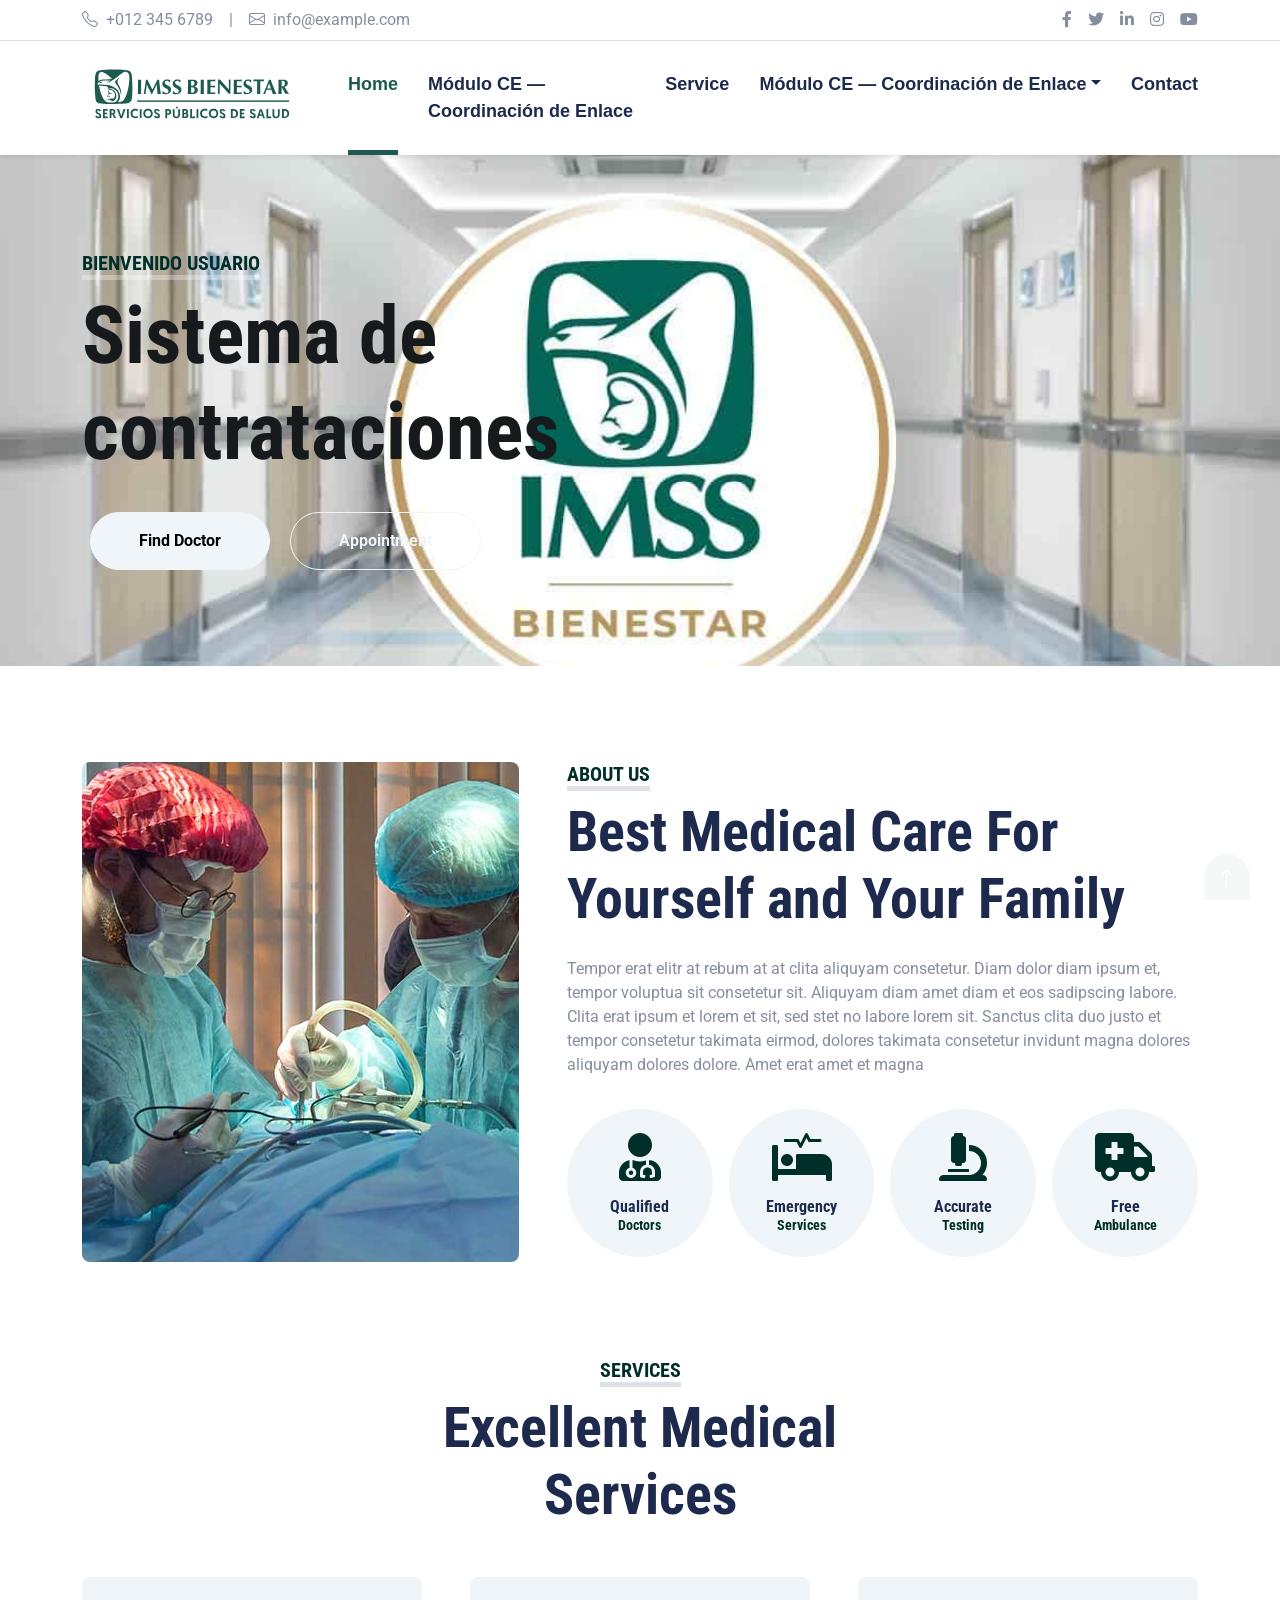
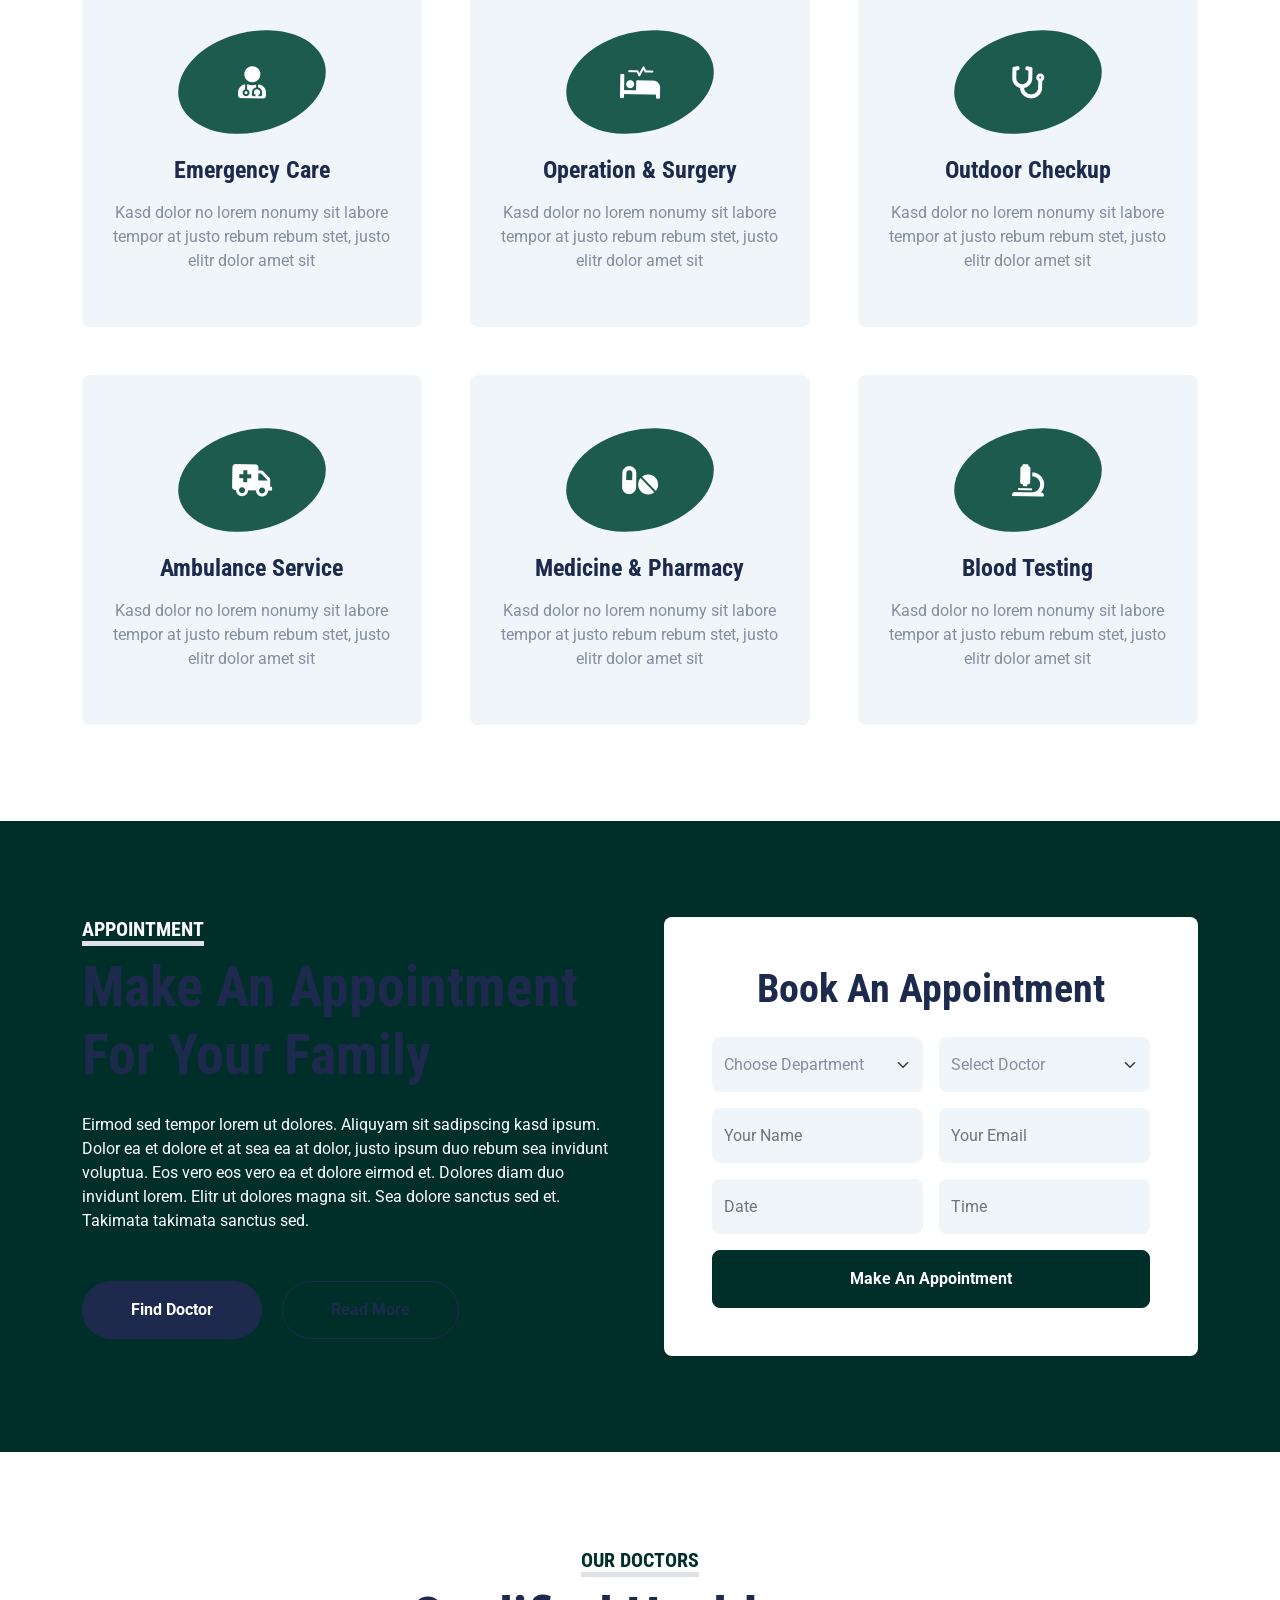
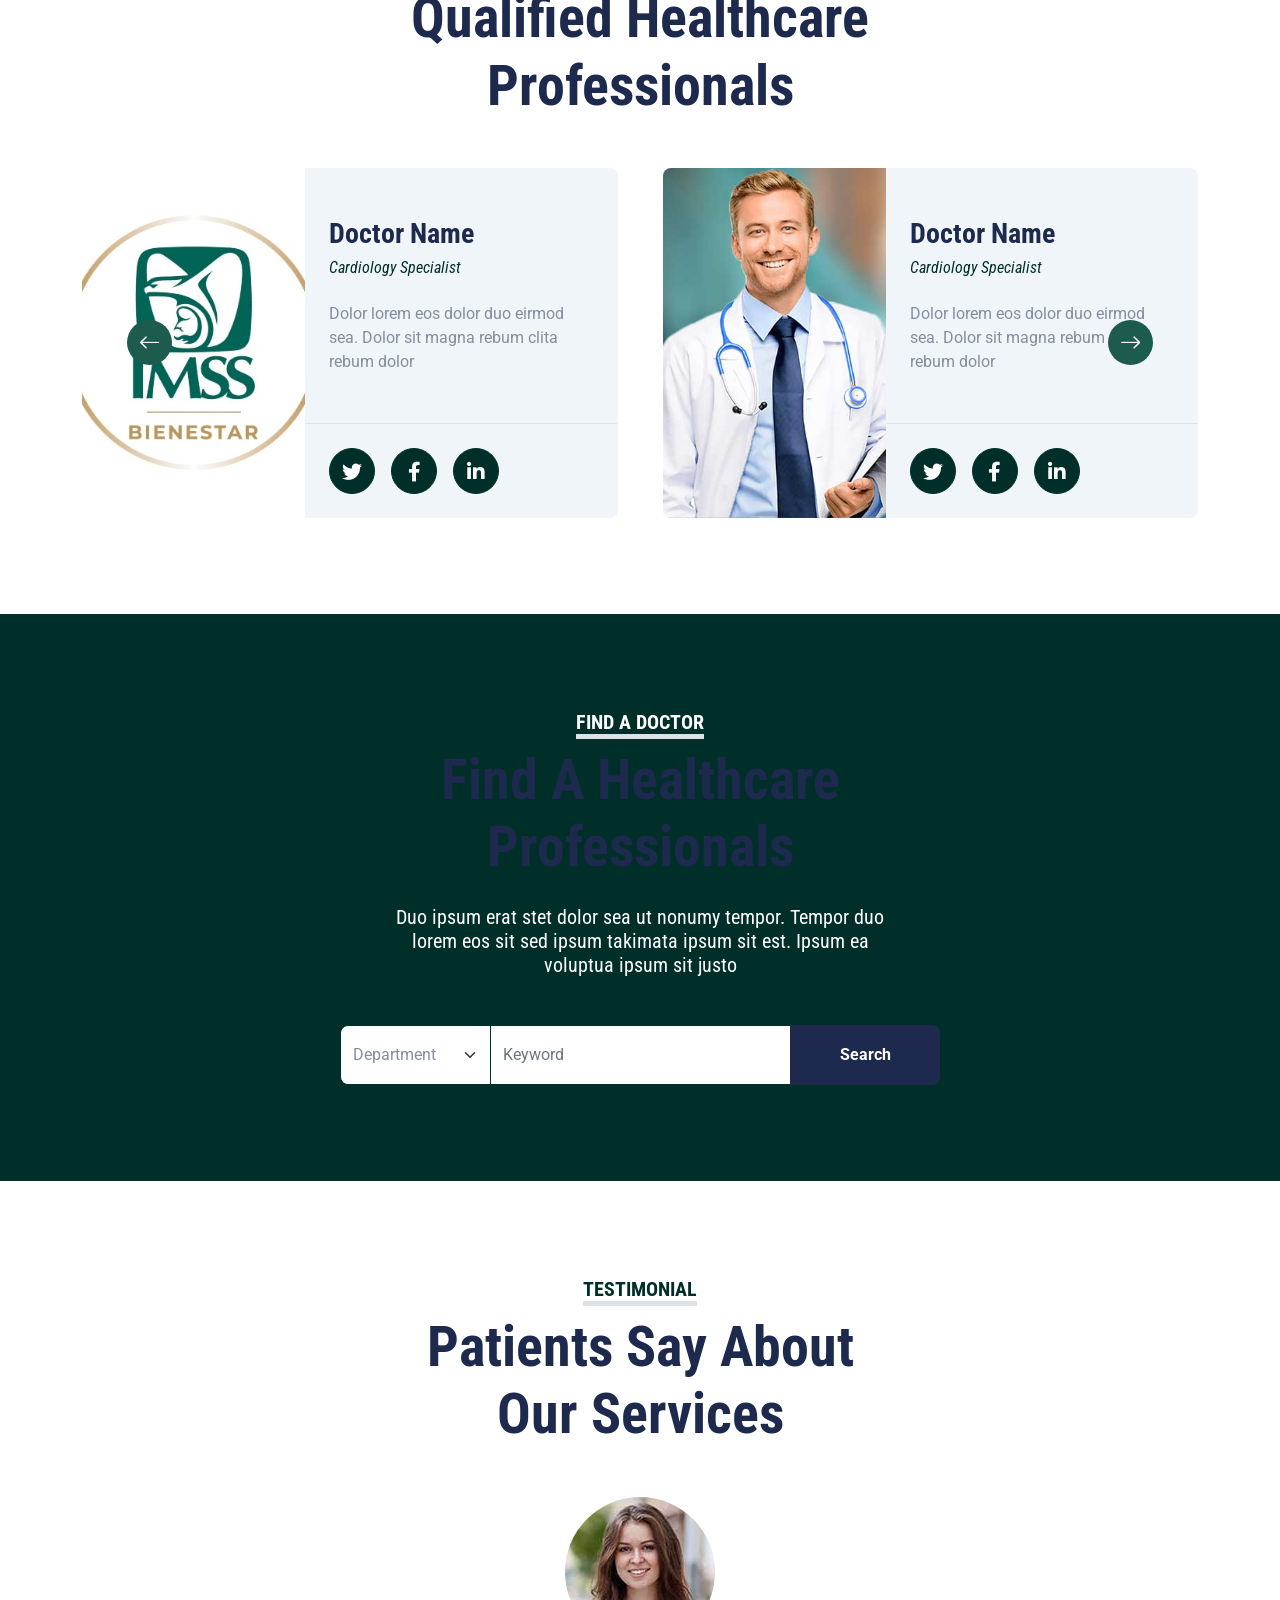
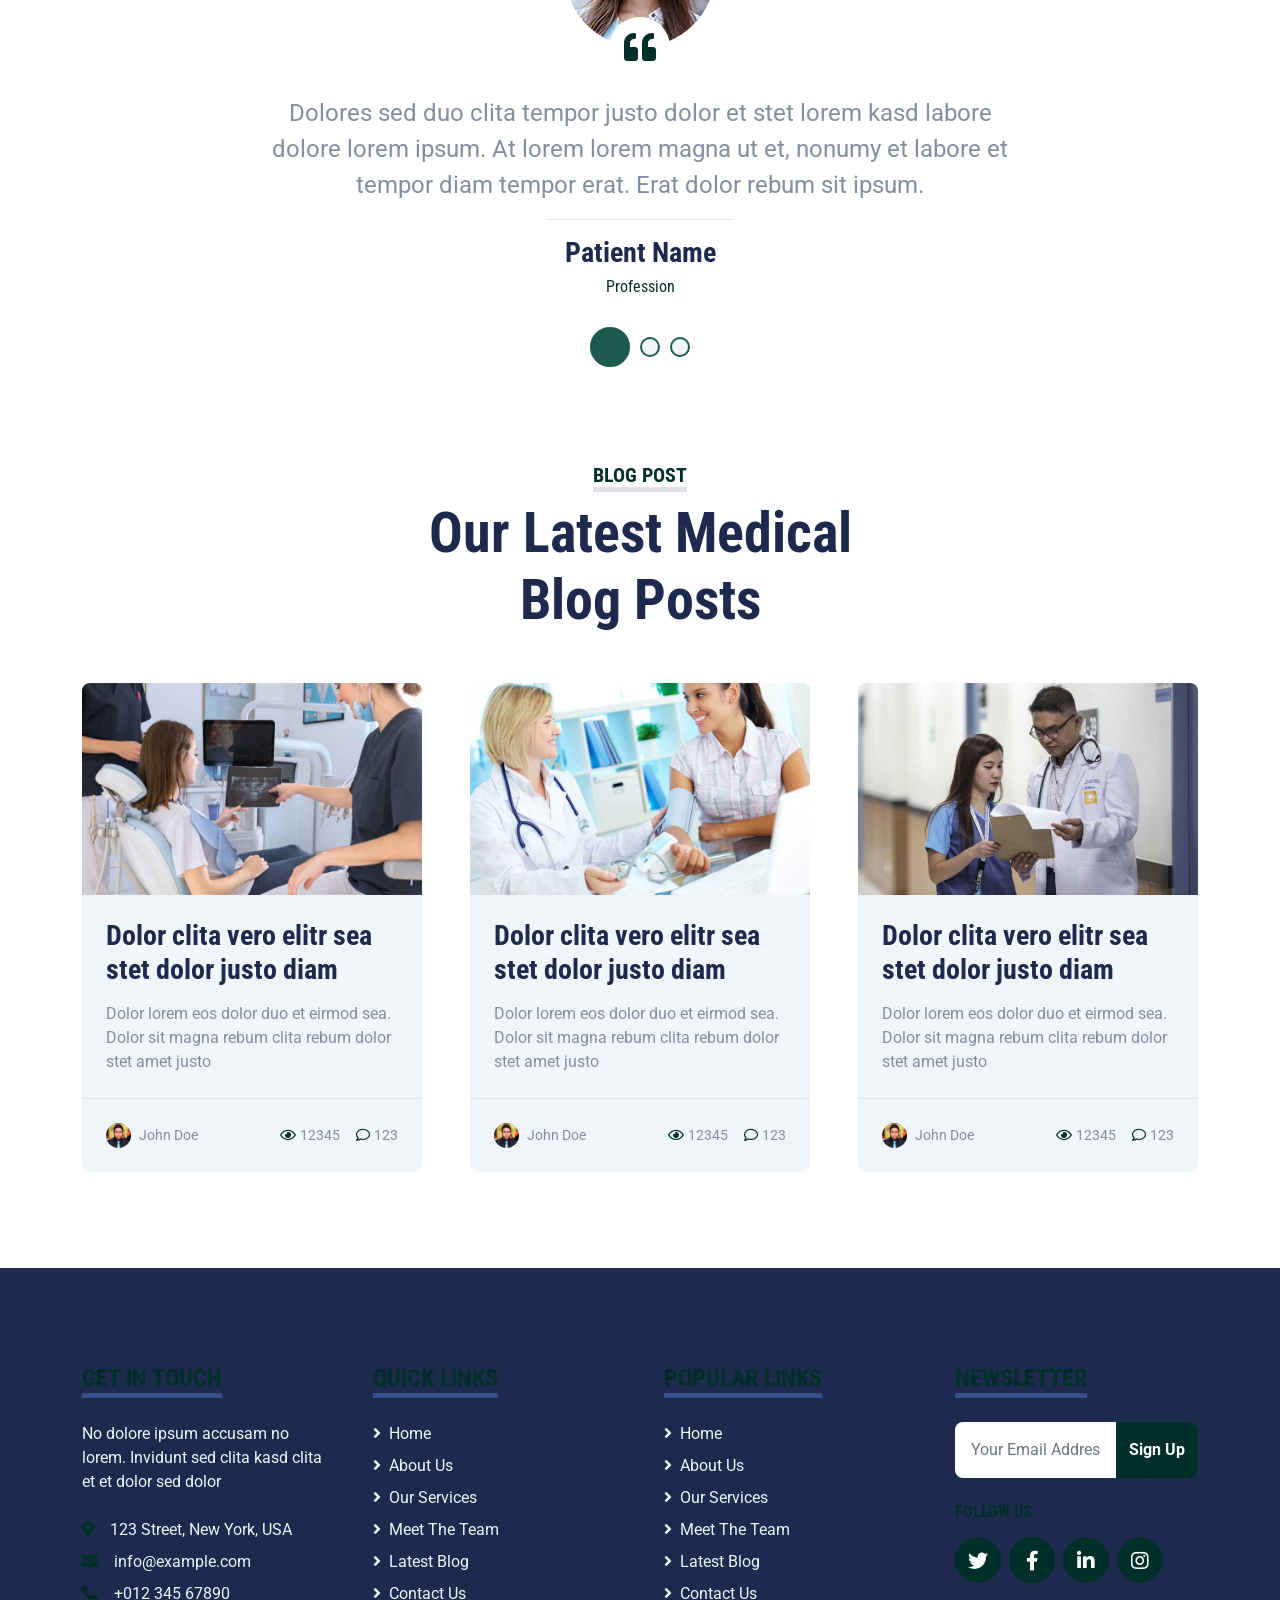
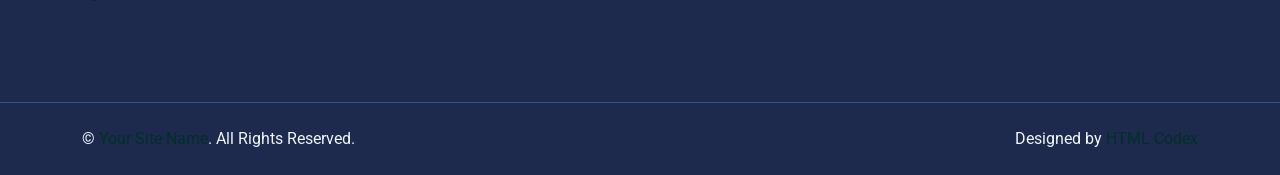
==== index.html @ 6e89fdf9 "nueva app" ====
<!DOCTYPE html>
<html lang="en">

<head>
    <meta charset="utf-8">
    <title>IMSS Bienestar</title>
    <meta content="width=device-width, initial-scale=1.0" name="viewport">
    <meta content="Free HTML Templates" name="keywords">
    <meta content="Free HTML Templates" name="description">

    <!-- Favicon -->
    <link href="img/favicon.ico" rel="icon">

    <!-- Google Web Fonts -->
    <link rel="preconnect" href="https://fonts.gstatic.com">
    <link href="https://fonts.googleapis.com/css2?family=Roboto+Condensed:wght@400;700&family=Roboto:wght@400;700&display=swap" rel="stylesheet">  

    <!-- Icon Font Stylesheet -->
    <link href="https://cdnjs.cloudflare.com/ajax/libs/font-awesome/5.15.0/css/all.min.css" rel="stylesheet">
    <link href="https://cdn.jsdelivr.net/npm/bootstrap-icons@1.4.1/font/bootstrap-icons.css" rel="stylesheet">

    <!-- Libraries Stylesheet -->
    <link href="lib/owlcarousel/assets/owl.carousel.min.css" rel="stylesheet">
    <link href="lib/tempusdominus/css/tempusdominus-bootstrap-4.min.css" rel="stylesheet" />

    <!-- Customized Bootstrap Stylesheet -->
    <link href="css/bootstrap.min.css" rel="stylesheet">

    <!-- Template Stylesheet -->
    <link href="css/style.css" rel="stylesheet">
</head>

<body>
    <!-- Topbar Start -->
    <div class="container-fluid py-2 border-bottom d-none d-lg-block">
        <div class="container">
            <div class="row">
                <div class="col-md-6 text-center text-lg-start mb-2 mb-lg-0">
                    <div class="d-inline-flex align-items-center">
                        <a class="text-decoration-none text-body pe-3" href=""><i class="bi bi-telephone me-2"></i>+012 345 6789</a>
                        <span class="text-body">|</span>
                        <a class="text-decoration-none text-body px-3" href=""><i class="bi bi-envelope me-2"></i>info@example.com</a>
                    </div>
                </div>
                <div class="col-md-6 text-center text-lg-end">
                    <div class="d-inline-flex align-items-center">
                        <a class="text-body px-2" href="">
                            <i class="fab fa-facebook-f"></i>
                        </a>
                        <a class="text-body px-2" href="">
                            <i class="fab fa-twitter"></i>
                        </a>
                        <a class="text-body px-2" href="">
                            <i class="fab fa-linkedin-in"></i>
                        </a>
                        <a class="text-body px-2" href="">
                            <i class="fab fa-instagram"></i>
                        </a>
                        <a class="text-body ps-2" href="">
                            <i class="fab fa-youtube"></i>
                        </a>
                    </div>
                </div>
            </div>
        </div>
    </div>
    <!-- Topbar End -->


    <!-- Navbar Start -->
    <div class="container-fluid sticky-top bg-white shadow-sm">
        <div class="container">
            <nav class="navbar navbar-expand-lg bg-white navbar-light py-3 py-lg-0">
                <a href="index.html" class="navbar-brand">
                    <span class="imss-logo" role="img" aria-label="IMSS Bienestar"></span>
                </a>
                <button class="navbar-toggler" type="button" data-bs-toggle="collapse" data-bs-target="#navbarCollapse">
                    <span class="navbar-toggler-icon"></span>
                </button>
                <div class="collapse navbar-collapse" id="navbarCollapse">
                    <div class="navbar-nav ms-auto py-0">
                        <a href="index.html" class="nav-item nav-link active">Home</a>
                        <a href="about.html" class="nav-item nav-link">Módulo CE — Coordinación de Enlace</a>
                        <a href="service.html" class="nav-item nav-link">Service</a>
                        <div class="nav-item dropdown">
                            <a href="#" class="nav-link dropdown-toggle" data-bs-toggle="dropdown">Módulo CE — Coordinación de Enlace</a>
                            <div class="dropdown-menu m-0">
                                <a href="blog.html" class="dropdown-item">Blog Grid</a>
                                <a href="team.html" class="dropdown-item">The Team</a>
                                <a href="testimonial.html" class="dropdown-item">Testimonial</a>
                                <a href="appointment.html" class="dropdown-item">Appointment</a>
                                <a href="search.html" class="dropdown-item">Search</a>
                            </div>
                        </div>
                        <a href="contact.html" class="nav-item nav-link">Contact</a>
                    </div>
                </div>
            </nav>
        </div>
    </div>
    <!-- Navbar End -->


    <!-- Hero Start -->
    <div class="container-fluid bg-primary py-5 mb-5 hero-header">
        <div class="container py-5">
            <div class="row justify-content-start">
                <div class="col-lg-8 text-center text-lg-start">
                    <h5 class="d-inline-block text-primary text-uppercase border-bottom border-5" style="border-color: rgba(256, 256, 256, .3) !important;">Bienvenido usuario</h5>
                    <h1 class="display-1 mb-md-4" style="color: #161A1D;">Sistema de contrataciones</h1>
                    <div class="pt-2">
                        <a href="" class="btn btn-light rounded-pill py-md-3 px-md-5 mx-2">Find Doctor</a>
                        <a href="" class="btn btn-outline-light rounded-pill py-md-3 px-md-5 mx-2">Appointment</a>
                    </div>
                </div>
            </div>
        </div>
    </div>
    <!-- Hero End -->


    <!-- About Start -->
    <div class="container-fluid py-5">
        <div class="container">
            <div class="row gx-5">
                <div class="col-lg-5 mb-5 mb-lg-0" style="min-height: 500px;">
                    <div class="position-relative h-100">
                        <img class="position-absolute w-100 h-100 rounded" src="img/about.jpg" style="object-fit: cover;">
                    </div>
                </div>
                <div class="col-lg-7">
                    <div class="mb-4">
                        <h5 class="d-inline-block text-primary text-uppercase border-bottom border-5">About Us</h5>
                        <h1 class="display-4">Best Medical Care For Yourself and Your Family</h1>
                    </div>
                    <p>Tempor erat elitr at rebum at at clita aliquyam consetetur. Diam dolor diam ipsum et, tempor voluptua sit consetetur sit. Aliquyam diam amet diam et eos sadipscing labore. Clita erat ipsum et lorem et sit, sed stet no labore lorem sit. Sanctus clita duo justo et tempor consetetur takimata eirmod, dolores takimata consetetur invidunt magna dolores aliquyam dolores dolore. Amet erat amet et magna</p>
                    <div class="row g-3 pt-3">
                        <div class="col-sm-3 col-6">
                            <div class="bg-light text-center rounded-circle py-4">
                                <i class="fa fa-3x fa-user-md text-primary mb-3"></i>
                                <h6 class="mb-0">Qualified<small class="d-block text-primary">Doctors</small></h6>
                            </div>
                        </div>
                        <div class="col-sm-3 col-6">
                            <div class="bg-light text-center rounded-circle py-4">
                                <i class="fa fa-3x fa-procedures text-primary mb-3"></i>
                                <h6 class="mb-0">Emergency<small class="d-block text-primary">Services</small></h6>
                            </div>
                        </div>
                        <div class="col-sm-3 col-6">
                            <div class="bg-light text-center rounded-circle py-4">
                                <i class="fa fa-3x fa-microscope text-primary mb-3"></i>
                                <h6 class="mb-0">Accurate<small class="d-block text-primary">Testing</small></h6>
                            </div>
                        </div>
                        <div class="col-sm-3 col-6">
                            <div class="bg-light text-center rounded-circle py-4">
                                <i class="fa fa-3x fa-ambulance text-primary mb-3"></i>
                                <h6 class="mb-0">Free<small class="d-block text-primary">Ambulance</small></h6>
                            </div>
                        </div>
                    </div>
                </div>
            </div>
        </div>
    </div>
    <!-- About End -->
    

    <!-- Services Start -->
    <div class="container-fluid py-5">
        <div class="container">
            <div class="text-center mx-auto mb-5" style="max-width: 500px;">
                <h5 class="d-inline-block text-primary text-uppercase border-bottom border-5">Services</h5>
                <h1 class="display-4">Excellent Medical Services</h1>
            </div>
            <div class="row g-5">
                <div class="col-lg-4 col-md-6">
                    <div class="service-item bg-light rounded d-flex flex-column align-items-center justify-content-center text-center">
                        <div class="service-icon mb-4">
                            <i class="fa fa-2x fa-user-md text-white"></i>
                        </div>
                        <h4 class="mb-3">Emergency Care</h4>
                        <p class="m-0">Kasd dolor no lorem nonumy sit labore tempor at justo rebum rebum stet, justo elitr dolor amet sit</p>
                        <a class="btn btn-lg btn-primary rounded-pill" href="">
                            <i class="bi bi-arrow-right"></i>
                        </a>
                    </div>
                </div>
                <div class="col-lg-4 col-md-6">
                    <div class="service-item bg-light rounded d-flex flex-column align-items-center justify-content-center text-center">
                        <div class="service-icon mb-4">
                            <i class="fa fa-2x fa-procedures text-white"></i>
                        </div>
                        <h4 class="mb-3">Operation & Surgery</h4>
                        <p class="m-0">Kasd dolor no lorem nonumy sit labore tempor at justo rebum rebum stet, justo elitr dolor amet sit</p>
                        <a class="btn btn-lg btn-primary rounded-pill" href="">
                            <i class="bi bi-arrow-right"></i>
                        </a>
                    </div>
                </div>
                <div class="col-lg-4 col-md-6">
                    <div class="service-item bg-light rounded d-flex flex-column align-items-center justify-content-center text-center">
                        <div class="service-icon mb-4">
                            <i class="fa fa-2x fa-stethoscope text-white"></i>
                        </div>
                        <h4 class="mb-3">Outdoor Checkup</h4>
                        <p class="m-0">Kasd dolor no lorem nonumy sit labore tempor at justo rebum rebum stet, justo elitr dolor amet sit</p>
                        <a class="btn btn-lg btn-primary rounded-pill" href="">
                            <i class="bi bi-arrow-right"></i>
                        </a>
                    </div>
                </div>
                <div class="col-lg-4 col-md-6">
                    <div class="service-item bg-light rounded d-flex flex-column align-items-center justify-content-center text-center">
                        <div class="service-icon mb-4">
                            <i class="fa fa-2x fa-ambulance text-white"></i>
                        </div>
                        <h4 class="mb-3">Ambulance Service</h4>
                        <p class="m-0">Kasd dolor no lorem nonumy sit labore tempor at justo rebum rebum stet, justo elitr dolor amet sit</p>
                        <a class="btn btn-lg btn-primary rounded-pill" href="">
                            <i class="bi bi-arrow-right"></i>
                        </a>
                    </div>
                </div>
                <div class="col-lg-4 col-md-6">
                    <div class="service-item bg-light rounded d-flex flex-column align-items-center justify-content-center text-center">
                        <div class="service-icon mb-4">
                            <i class="fa fa-2x fa-pills text-white"></i>
                        </div>
                        <h4 class="mb-3">Medicine & Pharmacy</h4>
                        <p class="m-0">Kasd dolor no lorem nonumy sit labore tempor at justo rebum rebum stet, justo elitr dolor amet sit</p>
                        <a class="btn btn-lg btn-primary rounded-pill" href="">
                            <i class="bi bi-arrow-right"></i>
                        </a>
                    </div>
                </div>
                <div class="col-lg-4 col-md-6">
                    <div class="service-item bg-light rounded d-flex flex-column align-items-center justify-content-center text-center">
                        <div class="service-icon mb-4">
                            <i class="fa fa-2x fa-microscope text-white"></i>
                        </div>
                        <h4 class="mb-3">Blood Testing</h4>
                        <p class="m-0">Kasd dolor no lorem nonumy sit labore tempor at justo rebum rebum stet, justo elitr dolor amet sit</p>
                        <a class="btn btn-lg btn-primary rounded-pill" href="">
                            <i class="bi bi-arrow-right"></i>
                        </a>
                    </div>
                </div>
            </div>
        </div>
    </div>
    <!-- Services End -->


    <!-- Appointment Start -->
    <div class="container-fluid bg-primary my-5 py-5">
        <div class="container py-5">
            <div class="row gx-5">
                <div class="col-lg-6 mb-5 mb-lg-0">
                    <div class="mb-4">
                        <h5 class="d-inline-block text-white text-uppercase border-bottom border-5">Appointment</h5>
                        <h1 class="display-4">Make An Appointment For Your Family</h1>
                    </div>
                    <p class="text-white mb-5">Eirmod sed tempor lorem ut dolores. Aliquyam sit sadipscing kasd ipsum. Dolor ea et dolore et at sea ea at dolor, justo ipsum duo rebum sea invidunt voluptua. Eos vero eos vero ea et dolore eirmod et. Dolores diam duo invidunt lorem. Elitr ut dolores magna sit. Sea dolore sanctus sed et. Takimata takimata sanctus sed.</p>
                    <a class="btn btn-dark rounded-pill py-3 px-5 me-3" href="">Find Doctor</a>
                    <a class="btn btn-outline-dark rounded-pill py-3 px-5" href="">Read More</a>
                </div>
                <div class="col-lg-6">
                    <div class="bg-white text-center rounded p-5">
                        <h1 class="mb-4">Book An Appointment</h1>
                        <form>
                            <div class="row g-3">
                                <div class="col-12 col-sm-6">
                                    <select class="form-select bg-light border-0" style="height: 55px;">
                                        <option selected>Choose Department</option>
                                        <option value="1">Department 1</option>
                                        <option value="2">Department 2</option>
                                        <option value="3">Department 3</option>
                                    </select>
                                </div>
                                <div class="col-12 col-sm-6">
                                    <select class="form-select bg-light border-0" style="height: 55px;">
                                        <option selected>Select Doctor</option>
                                        <option value="1">Doctor 1</option>
                                        <option value="2">Doctor 2</option>
                                        <option value="3">Doctor 3</option>
                                    </select>
                                </div>
                                <div class="col-12 col-sm-6">
                                    <input type="text" class="form-control bg-light border-0" placeholder="Your Name" style="height: 55px;">
                                </div>
                                <div class="col-12 col-sm-6">
                                    <input type="email" class="form-control bg-light border-0" placeholder="Your Email" style="height: 55px;">
                                </div>
                                <div class="col-12 col-sm-6">
                                    <div class="date" id="date" data-target-input="nearest">
                                        <input type="text"
                                            class="form-control bg-light border-0 datetimepicker-input"
                                            placeholder="Date" data-target="#date" data-toggle="datetimepicker" style="height: 55px;">
                                    </div>
                                </div>
                                <div class="col-12 col-sm-6">
                                    <div class="time" id="time" data-target-input="nearest">
                                        <input type="text"
                                            class="form-control bg-light border-0 datetimepicker-input"
                                            placeholder="Time" data-target="#time" data-toggle="datetimepicker" style="height: 55px;">
                                    </div>
                                </div>
                                <div class="col-12">
                                    <button class="btn btn-primary w-100 py-3" type="submit">Make An Appointment</button>
                                </div>
                            </div>
                        </form>
                    </div>
                </div>
            </div>
        </div>
    </div>
    <!-- Appointment End -->


    <!-- Team Start -->
    <div class="container-fluid py-5">
        <div class="container">
            <div class="text-center mx-auto mb-5" style="max-width: 500px;">
                <h5 class="d-inline-block text-primary text-uppercase border-bottom border-5">Our Doctors</h5>
                <h1 class="display-4">Qualified Healthcare Professionals</h1>
            </div>
            <div class="owl-carousel team-carousel position-relative">
                <div class="team-item">
                    <div class="row g-0 bg-light rounded overflow-hidden">
                        <div class="col-12 col-sm-5 h-100">
                            <img class="img-fluid h-100" src="img/team-1.jpg" style="object-fit: cover;">
                        </div>
                        <div class="col-12 col-sm-7 h-100 d-flex flex-column">
                            <div class="mt-auto p-4">
                                <h3>Doctor Name</h3>
                                <h6 class="fw-normal fst-italic text-primary mb-4">Cardiology Specialist</h6>
                                <p class="m-0">Dolor lorem eos dolor duo eirmod sea. Dolor sit magna rebum clita rebum dolor</p>
                            </div>
                            <div class="d-flex mt-auto border-top p-4">
                                <a class="btn btn-lg btn-primary btn-lg-square rounded-circle me-3" href="#"><i class="fab fa-twitter"></i></a>
                                <a class="btn btn-lg btn-primary btn-lg-square rounded-circle me-3" href="#"><i class="fab fa-facebook-f"></i></a>
                                <a class="btn btn-lg btn-primary btn-lg-square rounded-circle" href="#"><i class="fab fa-linkedin-in"></i></a>
                            </div>
                        </div>
                    </div>
                </div>
                <div class="team-item">
                    <div class="row g-0 bg-light rounded overflow-hidden">
                        <div class="col-12 col-sm-5 h-100">
                            <img class="img-fluid h-100" src="img/team-2.jpg" style="object-fit: cover;">
                        </div>
                        <div class="col-12 col-sm-7 h-100 d-flex flex-column">
                            <div class="mt-auto p-4">
                                <h3>Doctor Name</h3>
                                <h6 class="fw-normal fst-italic text-primary mb-4">Cardiology Specialist</h6>
                                <p class="m-0">Dolor lorem eos dolor duo eirmod sea. Dolor sit magna rebum clita rebum dolor</p>
                            </div>
                            <div class="d-flex mt-auto border-top p-4">
                                <a class="btn btn-lg btn-primary btn-lg-square rounded-circle me-3" href="#"><i class="fab fa-twitter"></i></a>
                                <a class="btn btn-lg btn-primary btn-lg-square rounded-circle me-3" href="#"><i class="fab fa-facebook-f"></i></a>
                                <a class="btn btn-lg btn-primary btn-lg-square rounded-circle" href="#"><i class="fab fa-linkedin-in"></i></a>
                            </div>
                        </div>
                    </div>
                </div>
                <div class="team-item">
                    <div class="row g-0 bg-light rounded overflow-hidden">
                        <div class="col-12 col-sm-5 h-100">
                            <img class="img-fluid h-100" src="img/team-3.jpg" style="object-fit: cover;">
                        </div>
                        <div class="col-12 col-sm-7 h-100 d-flex flex-column">
                            <div class="mt-auto p-4">
                                <h3>Doctor Name</h3>
                                <h6 class="fw-normal fst-italic text-primary mb-4">Cardiology Specialist</h6>
                                <p class="m-0">Dolor lorem eos dolor duo eirmod sea. Dolor sit magna rebum clita rebum dolor</p>
                            </div>
                            <div class="d-flex mt-auto border-top p-4">
                                <a class="btn btn-lg btn-primary btn-lg-square rounded-circle me-3" href="#"><i class="fab fa-twitter"></i></a>
                                <a class="btn btn-lg btn-primary btn-lg-square rounded-circle me-3" href="#"><i class="fab fa-facebook-f"></i></a>
                                <a class="btn btn-lg btn-primary btn-lg-square rounded-circle" href="#"><i class="fab fa-linkedin-in"></i></a>
                            </div>
                        </div>
                    </div>
                </div>
            </div>
        </div>
    </div>
    <!-- Team End -->


    <!-- Search Start -->
    <div class="container-fluid bg-primary my-5 py-5">
        <div class="container py-5">
            <div class="text-center mx-auto mb-5" style="max-width: 500px;">
                <h5 class="d-inline-block text-white text-uppercase border-bottom border-5">Find A Doctor</h5>
                <h1 class="display-4 mb-4">Find A Healthcare Professionals</h1>
                <h5 class="text-white fw-normal">Duo ipsum erat stet dolor sea ut nonumy tempor. Tempor duo lorem eos sit sed ipsum takimata ipsum sit est. Ipsum ea voluptua ipsum sit justo</h5>
            </div>
            <div class="mx-auto" style="width: 100%; max-width: 600px;">
                <div class="input-group">
                    <select class="form-select border-primary w-25" style="height: 60px;">
                        <option selected>Department</option>
                        <option value="1">Department 1</option>
                        <option value="2">Department 2</option>
                        <option value="3">Department 3</option>
                    </select>
                    <input type="text" class="form-control border-primary w-50" placeholder="Keyword">
                    <button class="btn btn-dark border-0 w-25">Search</button>
                </div>
            </div>
        </div>
    </div>
    <!-- Search End -->


    <!-- Testimonial Start -->
    <div class="container-fluid py-5">
        <div class="container">
            <div class="text-center mx-auto mb-5" style="max-width: 500px;">
                <h5 class="d-inline-block text-primary text-uppercase border-bottom border-5">Testimonial</h5>
                <h1 class="display-4">Patients Say About Our Services</h1>
            </div>
            <div class="row justify-content-center">
                <div class="col-lg-8">
                    <div class="owl-carousel testimonial-carousel">
                        <div class="testimonial-item text-center">
                            <div class="position-relative mb-5">
                                <img class="img-fluid rounded-circle mx-auto" src="img/testimonial-1.jpg" alt="">
                                <div class="position-absolute top-100 start-50 translate-middle d-flex align-items-center justify-content-center bg-white rounded-circle" style="width: 60px; height: 60px;">
                                    <i class="fa fa-quote-left fa-2x text-primary"></i>
                                </div>
                            </div>
                            <p class="fs-4 fw-normal">Dolores sed duo clita tempor justo dolor et stet lorem kasd labore dolore lorem ipsum. At lorem lorem magna ut et, nonumy et labore et tempor diam tempor erat. Erat dolor rebum sit ipsum.</p>
                            <hr class="w-25 mx-auto">
                            <h3>Patient Name</h3>
                            <h6 class="fw-normal text-primary mb-3">Profession</h6>
                        </div>
                        <div class="testimonial-item text-center">
                            <div class="position-relative mb-5">
                                <img class="img-fluid rounded-circle mx-auto" src="img/testimonial-2.jpg" alt="">
                                <div class="position-absolute top-100 start-50 translate-middle d-flex align-items-center justify-content-center bg-white rounded-circle" style="width: 60px; height: 60px;">
                                    <i class="fa fa-quote-left fa-2x text-primary"></i>
                                </div>
                            </div>
                            <p class="fs-4 fw-normal">Dolores sed duo clita tempor justo dolor et stet lorem kasd labore dolore lorem ipsum. At lorem lorem magna ut et, nonumy et labore et tempor diam tempor erat. Erat dolor rebum sit ipsum.</p>
                            <hr class="w-25 mx-auto">
                            <h3>Patient Name</h3>
                            <h6 class="fw-normal text-primary mb-3">Profession</h6>
                        </div>
                        <div class="testimonial-item text-center">
                            <div class="position-relative mb-5">
                                <img class="img-fluid rounded-circle mx-auto" src="img/testimonial-3.jpg" alt="">
                                <div class="position-absolute top-100 start-50 translate-middle d-flex align-items-center justify-content-center bg-white rounded-circle" style="width: 60px; height: 60px;">
                                    <i class="fa fa-quote-left fa-2x text-primary"></i>
                                </div>
                            </div>
                            <p class="fs-4 fw-normal">Dolores sed duo clita tempor justo dolor et stet lorem kasd labore dolore lorem ipsum. At lorem lorem magna ut et, nonumy et labore et tempor diam tempor erat. Erat dolor rebum sit ipsum.</p>
                            <hr class="w-25 mx-auto">
                            <h3>Patient Name</h3>
                            <h6 class="fw-normal text-primary mb-3">Profession</h6>
                        </div>
                    </div>
                </div>
            </div>
        </div>
    </div>
    <!-- Testimonial End -->


    <!-- Blog Start -->
    <div class="container-fluid py-5">
        <div class="container">
            <div class="text-center mx-auto mb-5" style="max-width: 500px;">
                <h5 class="d-inline-block text-primary text-uppercase border-bottom border-5">Blog Post</h5>
                <h1 class="display-4">Our Latest Medical Blog Posts</h1>
            </div>
            <div class="row g-5">
                <div class="col-xl-4 col-lg-6">
                    <div class="bg-light rounded overflow-hidden">
                        <img class="img-fluid w-100" src="img/blog-1.jpg" alt="">
                        <div class="p-4">
                            <a class="h3 d-block mb-3" href="">Dolor clita vero elitr sea stet dolor justo  diam</a>
                            <p class="m-0">Dolor lorem eos dolor duo et eirmod sea. Dolor sit magna
                                rebum clita rebum dolor stet amet justo</p>
                        </div>
                        <div class="d-flex justify-content-between border-top p-4">
                            <div class="d-flex align-items-center">
                                <img class="rounded-circle me-2" src="img/user.jpg" width="25" height="25" alt="">
                                <small>John Doe</small>
                            </div>
                            <div class="d-flex align-items-center">
                                <small class="ms-3"><i class="far fa-eye text-primary me-1"></i>12345</small>
                                <small class="ms-3"><i class="far fa-comment text-primary me-1"></i>123</small>
                            </div>
                        </div>
                    </div>
                </div>
                <div class="col-xl-4 col-lg-6">
                    <div class="bg-light rounded overflow-hidden">
                        <img class="img-fluid w-100" src="img/blog-2.jpg" alt="">
                        <div class="p-4">
                            <a class="h3 d-block mb-3" href="">Dolor clita vero elitr sea stet dolor justo  diam</a>
                            <p class="m-0">Dolor lorem eos dolor duo et eirmod sea. Dolor sit magna
                                rebum clita rebum dolor stet amet justo</p>
                        </div>
                        <div class="d-flex justify-content-between border-top p-4">
                            <div class="d-flex align-items-center">
                                <img class="rounded-circle me-2" src="img/user.jpg" width="25" height="25" alt="">
                                <small>John Doe</small>
                            </div>
                            <div class="d-flex align-items-center">
                                <small class="ms-3"><i class="far fa-eye text-primary me-1"></i>12345</small>
                                <small class="ms-3"><i class="far fa-comment text-primary me-1"></i>123</small>
                            </div>
                        </div>
                    </div>
                </div>
                <div class="col-xl-4 col-lg-6">
                    <div class="bg-light rounded overflow-hidden">
                        <img class="img-fluid w-100" src="img/blog-3.jpg" alt="">
                        <div class="p-4">
                            <a class="h3 d-block mb-3" href="">Dolor clita vero elitr sea stet dolor justo  diam</a>
                            <p class="m-0">Dolor lorem eos dolor duo et eirmod sea. Dolor sit magna
                                rebum clita rebum dolor stet amet justo</p>
                        </div>
                        <div class="d-flex justify-content-between border-top p-4">
                            <div class="d-flex align-items-center">
                                <img class="rounded-circle me-2" src="img/user.jpg" width="25" height="25" alt="">
                                <small>John Doe</small>
                            </div>
                            <div class="d-flex align-items-center">
                                <small class="ms-3"><i class="far fa-eye text-primary me-1"></i>12345</small>
                                <small class="ms-3"><i class="far fa-comment text-primary me-1"></i>123</small>
                            </div>
                        </div>
                    </div>
                </div>
            </div>
        </div>
    </div>
    <!-- Blog End -->
    

    <!-- Footer Start -->
    <div class="container-fluid bg-dark text-light mt-5 py-5">
        <div class="container py-5">
            <div class="row g-5">
                <div class="col-lg-3 col-md-6">
                    <h4 class="d-inline-block text-primary text-uppercase border-bottom border-5 border-secondary mb-4">Get In Touch</h4>
                    <p class="mb-4">No dolore ipsum accusam no lorem. Invidunt sed clita kasd clita et et dolor sed dolor</p>
                    <p class="mb-2"><i class="fa fa-map-marker-alt text-primary me-3"></i>123 Street, New York, USA</p>
                    <p class="mb-2"><i class="fa fa-envelope text-primary me-3"></i>info@example.com</p>
                    <p class="mb-0"><i class="fa fa-phone-alt text-primary me-3"></i>+012 345 67890</p>
                </div>
                <div class="col-lg-3 col-md-6">
                    <h4 class="d-inline-block text-primary text-uppercase border-bottom border-5 border-secondary mb-4">Quick Links</h4>
                    <div class="d-flex flex-column justify-content-start">
                        <a class="text-light mb-2" href="#"><i class="fa fa-angle-right me-2"></i>Home</a>
                        <a class="text-light mb-2" href="#"><i class="fa fa-angle-right me-2"></i>About Us</a>
                        <a class="text-light mb-2" href="#"><i class="fa fa-angle-right me-2"></i>Our Services</a>
                        <a class="text-light mb-2" href="#"><i class="fa fa-angle-right me-2"></i>Meet The Team</a>
                        <a class="text-light mb-2" href="#"><i class="fa fa-angle-right me-2"></i>Latest Blog</a>
                        <a class="text-light" href="#"><i class="fa fa-angle-right me-2"></i>Contact Us</a>
                    </div>
                </div>
                <div class="col-lg-3 col-md-6">
                    <h4 class="d-inline-block text-primary text-uppercase border-bottom border-5 border-secondary mb-4">Popular Links</h4>
                    <div class="d-flex flex-column justify-content-start">
                        <a class="text-light mb-2" href="#"><i class="fa fa-angle-right me-2"></i>Home</a>
                        <a class="text-light mb-2" href="#"><i class="fa fa-angle-right me-2"></i>About Us</a>
                        <a class="text-light mb-2" href="#"><i class="fa fa-angle-right me-2"></i>Our Services</a>
                        <a class="text-light mb-2" href="#"><i class="fa fa-angle-right me-2"></i>Meet The Team</a>
                        <a class="text-light mb-2" href="#"><i class="fa fa-angle-right me-2"></i>Latest Blog</a>
                        <a class="text-light" href="#"><i class="fa fa-angle-right me-2"></i>Contact Us</a>
                    </div>
                </div>
                <div class="col-lg-3 col-md-6">
                    <h4 class="d-inline-block text-primary text-uppercase border-bottom border-5 border-secondary mb-4">Newsletter</h4>
                    <form action="">
                        <div class="input-group">
                            <input type="text" class="form-control p-3 border-0" placeholder="Your Email Address">
                            <button class="btn btn-primary">Sign Up</button>
                        </div>
                    </form>
                    <h6 class="text-primary text-uppercase mt-4 mb-3">Follow Us</h6>
                    <div class="d-flex">
                        <a class="btn btn-lg btn-primary btn-lg-square rounded-circle me-2" href="#"><i class="fab fa-twitter"></i></a>
                        <a class="btn btn-lg btn-primary btn-lg-square rounded-circle me-2" href="#"><i class="fab fa-facebook-f"></i></a>
                        <a class="btn btn-lg btn-primary btn-lg-square rounded-circle me-2" href="#"><i class="fab fa-linkedin-in"></i></a>
                        <a class="btn btn-lg btn-primary btn-lg-square rounded-circle" href="#"><i class="fab fa-instagram"></i></a>
                    </div>
                </div>
            </div>
        </div>
    </div>
    <div class="container-fluid bg-dark text-light border-top border-secondary py-4">
        <div class="container">
            <div class="row g-5">
                <div class="col-md-6 text-center text-md-start">
                    <p class="mb-md-0">&copy; <a class="text-primary" href="#">Your Site Name</a>. All Rights Reserved.</p>
                </div>
                <div class="col-md-6 text-center text-md-end">
                    <!--/*** The author’s attribution link below must remain intact on your website. ***/-->
                    <!--/*** If you wish to remove this credit link, please purchase the Pro Version from https://htmlcodex.com/downloading/?item=1609 . ***/-->
                    <p class="mb-0">Designed by <a class="text-primary" href="https://htmlcodex.com">HTML Codex</a></p>
                </div>
            </div>
        </div>
    </div>
    <!-- Footer End -->


    <!-- Back to Top -->
    <a href="#" class="btn btn-lg btn-primary btn-lg-square back-to-top"><i class="bi bi-arrow-up"></i></a>


    <!-- JavaScript Libraries -->
    <script src="https://code.jquery.com/jquery-3.4.1.min.js"></script>
    <script src="https://cdn.jsdelivr.net/npm/bootstrap@5.0.0/dist/js/bootstrap.bundle.min.js"></script>
    <script src="lib/easing/easing.min.js"></script>
    <script src="lib/waypoints/waypoints.min.js"></script>
    <script src="lib/owlcarousel/owl.carousel.min.js"></script>
    <script src="lib/tempusdominus/js/moment.min.js"></script>
    <script src="lib/tempusdominus/js/moment-timezone.min.js"></script>
    <script src="lib/tempusdominus/js/tempusdominus-bootstrap-4.min.js"></script>

    <!-- Template Javascript -->
    <script src="js/main.js"></script>
</body>

</html>
---- css/style.css ----
/********** Template CSS **********/
:root {
    --primary: #1E5B4F;
    --secondary: #354F8E;
    --light: #EFF5F9;
    --dark: #1D2A4D;
}

.btn {
    font-weight: 700;
    transition: .5s;
}

.btn:hover {
    -webkit-box-shadow: 0 8px 6px -6px #555555;
    -moz-box-shadow: 0 8px 6px -6px #555555;
    box-shadow: 0 8px 6px -6px #555555;
}

.btn-primary {
    color: #FFFFFF;
}

.btn-square {
    width: 36px;
    height: 36px;
}

.btn-sm-square {
    width: 28px;
    height: 28px;
}

.btn-lg-square {
    width: 46px;
    height: 46px;
}

.btn-square,
.btn-sm-square,
.btn-lg-square {
    padding-left: 0;
    padding-right: 0;
    text-align: center;
}

.back-to-top {
    position: fixed;
    display: none;
    right: 30px;
    bottom: 0;
    border-radius: 50% 50% 0 0;
    z-index: 99;
}

.navbar-light .navbar-nav .nav-link {
    font-family: 'Jost', sans-serif;
    position: relative;
    margin-left: 30px;
    padding: 30px 0;
    font-size: 18px;
    font-weight: 700;
    color: var(--dark);
    outline: none;
    transition: .5s;
}

.navbar-light .navbar-nav .nav-link:hover,
.navbar-light .navbar-nav .nav-link.active {
    color: var(--primary);
}

.imss-logo {
    display: inline-block;
    width: 220px;
    height: 50px;
    background-color: #1E5B4F;
    -webkit-mask: url("../img/imb_b.svg") center / contain no-repeat;
    mask: url("../img/imb_b.svg") center / contain no-repeat;
}

@media (min-width: 992px) {
    .navbar-light .navbar-nav .nav-link::before {
        position: absolute;
        content: "";
        width: 0;
        height: 5px;
        bottom: 0;
        left: 50%;
        background: var(--primary);
        transition: .5s;
    }

    .navbar-light .navbar-nav .nav-link:hover::before,
    .navbar-light .navbar-nav .nav-link.active::before {
        width: 100%;
        left: 0;
    }
}

@media (max-width: 991.98px) {
    .navbar-light .navbar-nav .nav-link  {
        margin-left: 0;
        padding: 10px 0;
    }
}

.hero-header {
    background: url(../img/hero.jpg) center center no-repeat;
    background-size: cover;
}

.service-item {
    position: relative;
    height: 350px;
    padding: 0 30px;
    transition: .5s;
}

.service-item .service-icon {
    width: 150px;
    height: 100px;
    display: flex;
    align-items: center;
    justify-content: center;
    background: var(--primary);
    border-radius: 50%;
    transform: rotate(-14deg);
}

.service-item .service-icon i {
    transform: rotate(15deg);
}

.service-item a.btn {
    position: absolute;
    width: 60px;
    bottom: -48px;
    left: 50%;
    margin-left: -30px;
    opacity: 0;
}

.service-item:hover a.btn {
    bottom: -24px;
    opacity: 1;
}

@media (min-width: 576px) {
    .team-item .row {
        height: 350px;
    }
}

.team-carousel .owl-nav {
    position: absolute;
    padding: 0 45px;
    width: 100%;
    height: 45px;
    top: calc(50% - 22.5px);
    left: 0;
    display: flex;
    justify-content: space-between;
}

.team-carousel .owl-nav .owl-prev,
.team-carousel .owl-nav .owl-next {
    position: relative;
    width: 45px;
    height: 45px;
    display: flex;
    align-items: center;
    justify-content: center;
    color: #FFFFFF;
    background: var(--primary);
    border-radius: 45px;
    font-size: 22px;
    transition: .5s;
}

.team-carousel .owl-nav .owl-prev:hover,
.team-carousel .owl-nav .owl-next:hover {
    background: var(--dark);
}

.testimonial-carousel .owl-dots {
    margin-top: 15px;
    display: flex;
    align-items: center;
    justify-content: center;
}

.testimonial-carousel .owl-dot {
    position: relative;
    display: inline-block;
    margin: 0 5px;
    width: 20px;
    height: 20px;
    background: var(--light);
    border: 2px solid var(--primary);
    border-radius: 20px;
    transition: .5s;
}

.testimonial-carousel .owl-dot.active {
    width: 40px;
    height: 40px;
    background: var(--primary);
}

.testimonial-carousel .owl-item img {
    width: 150px;
    height: 150px;
}
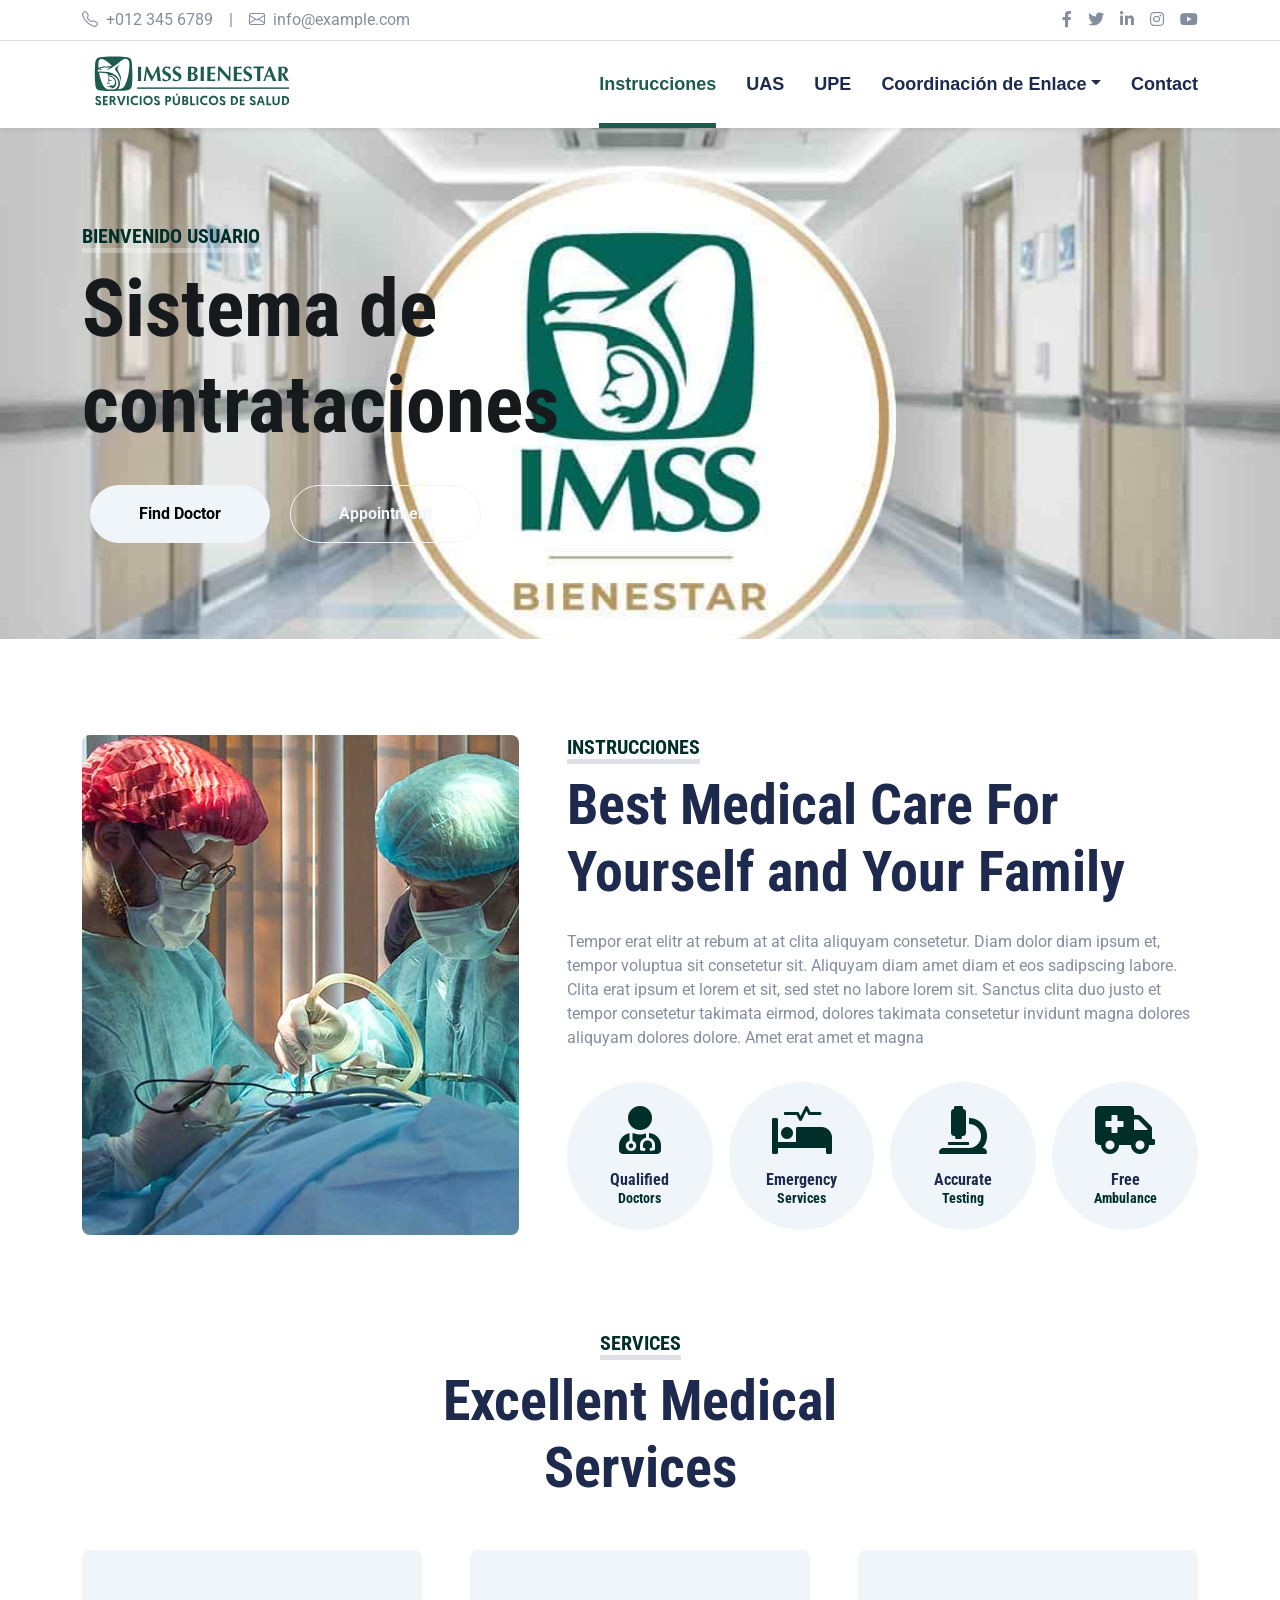
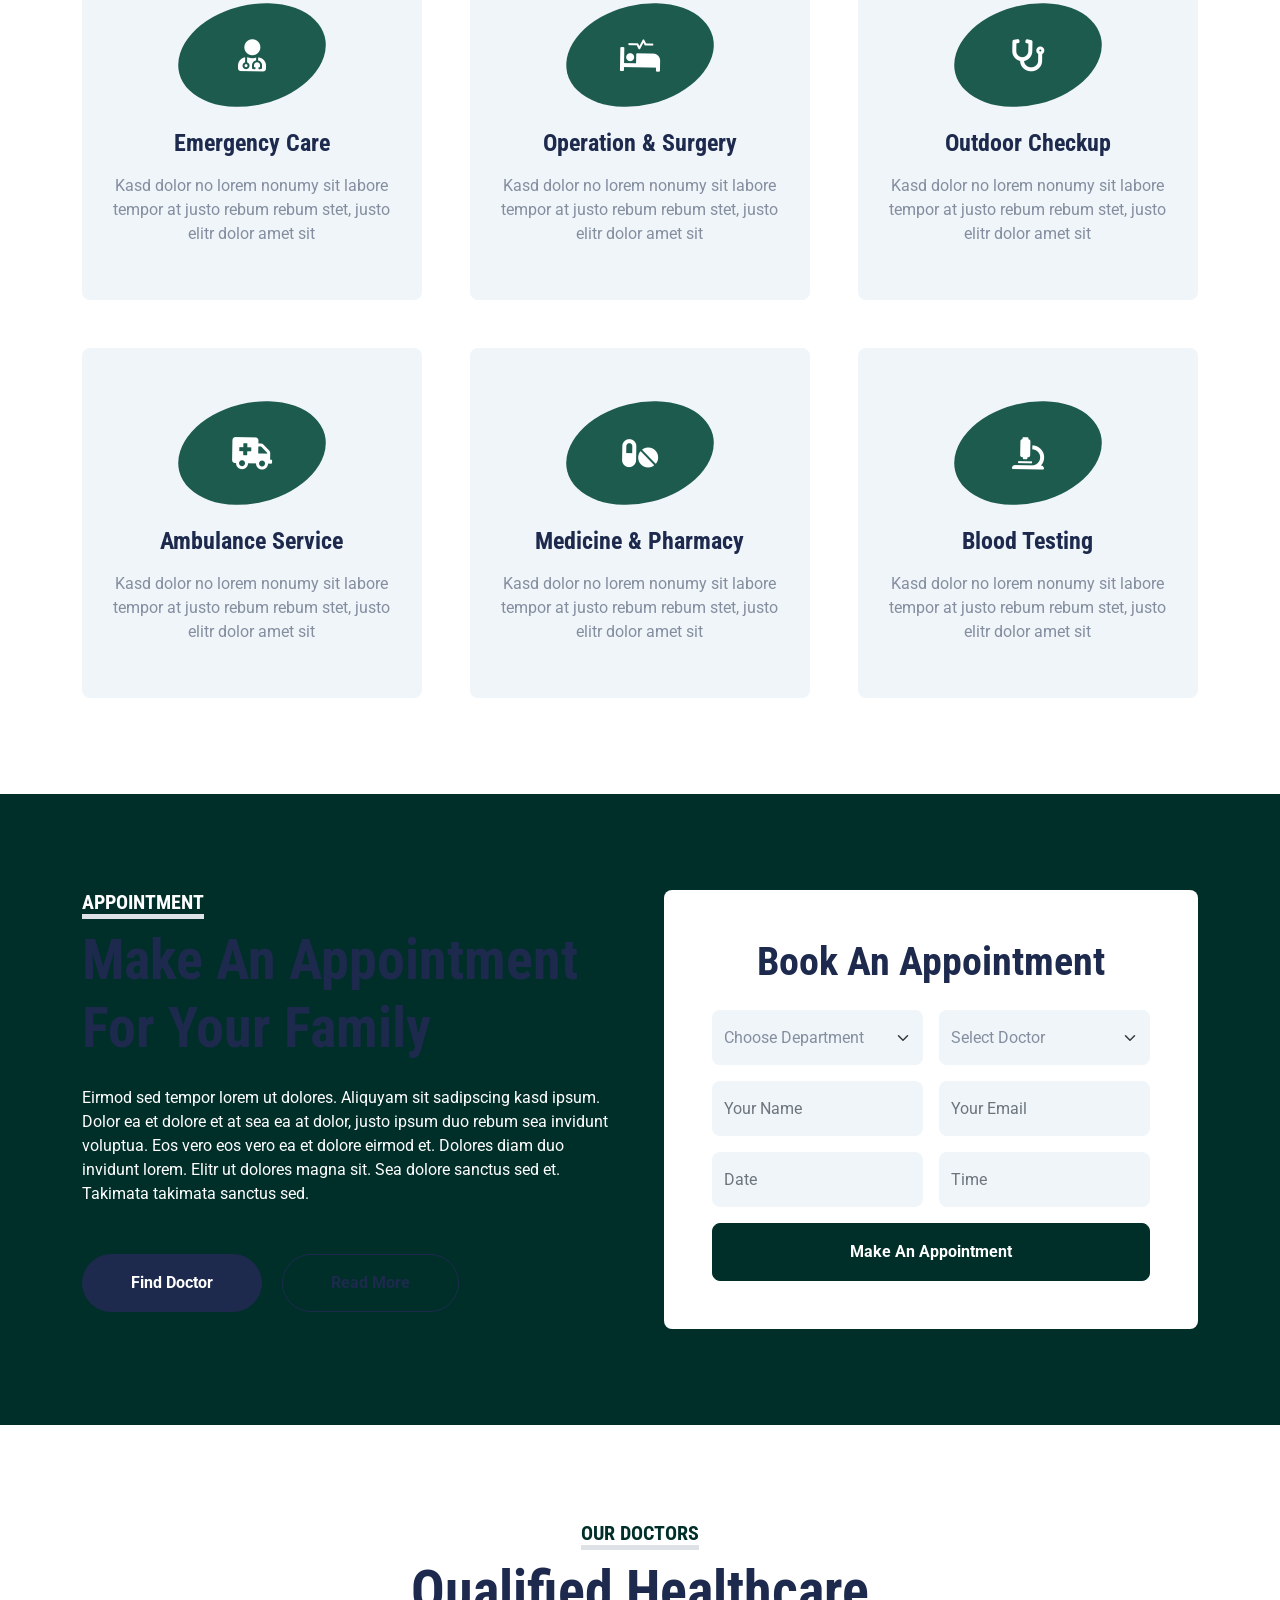
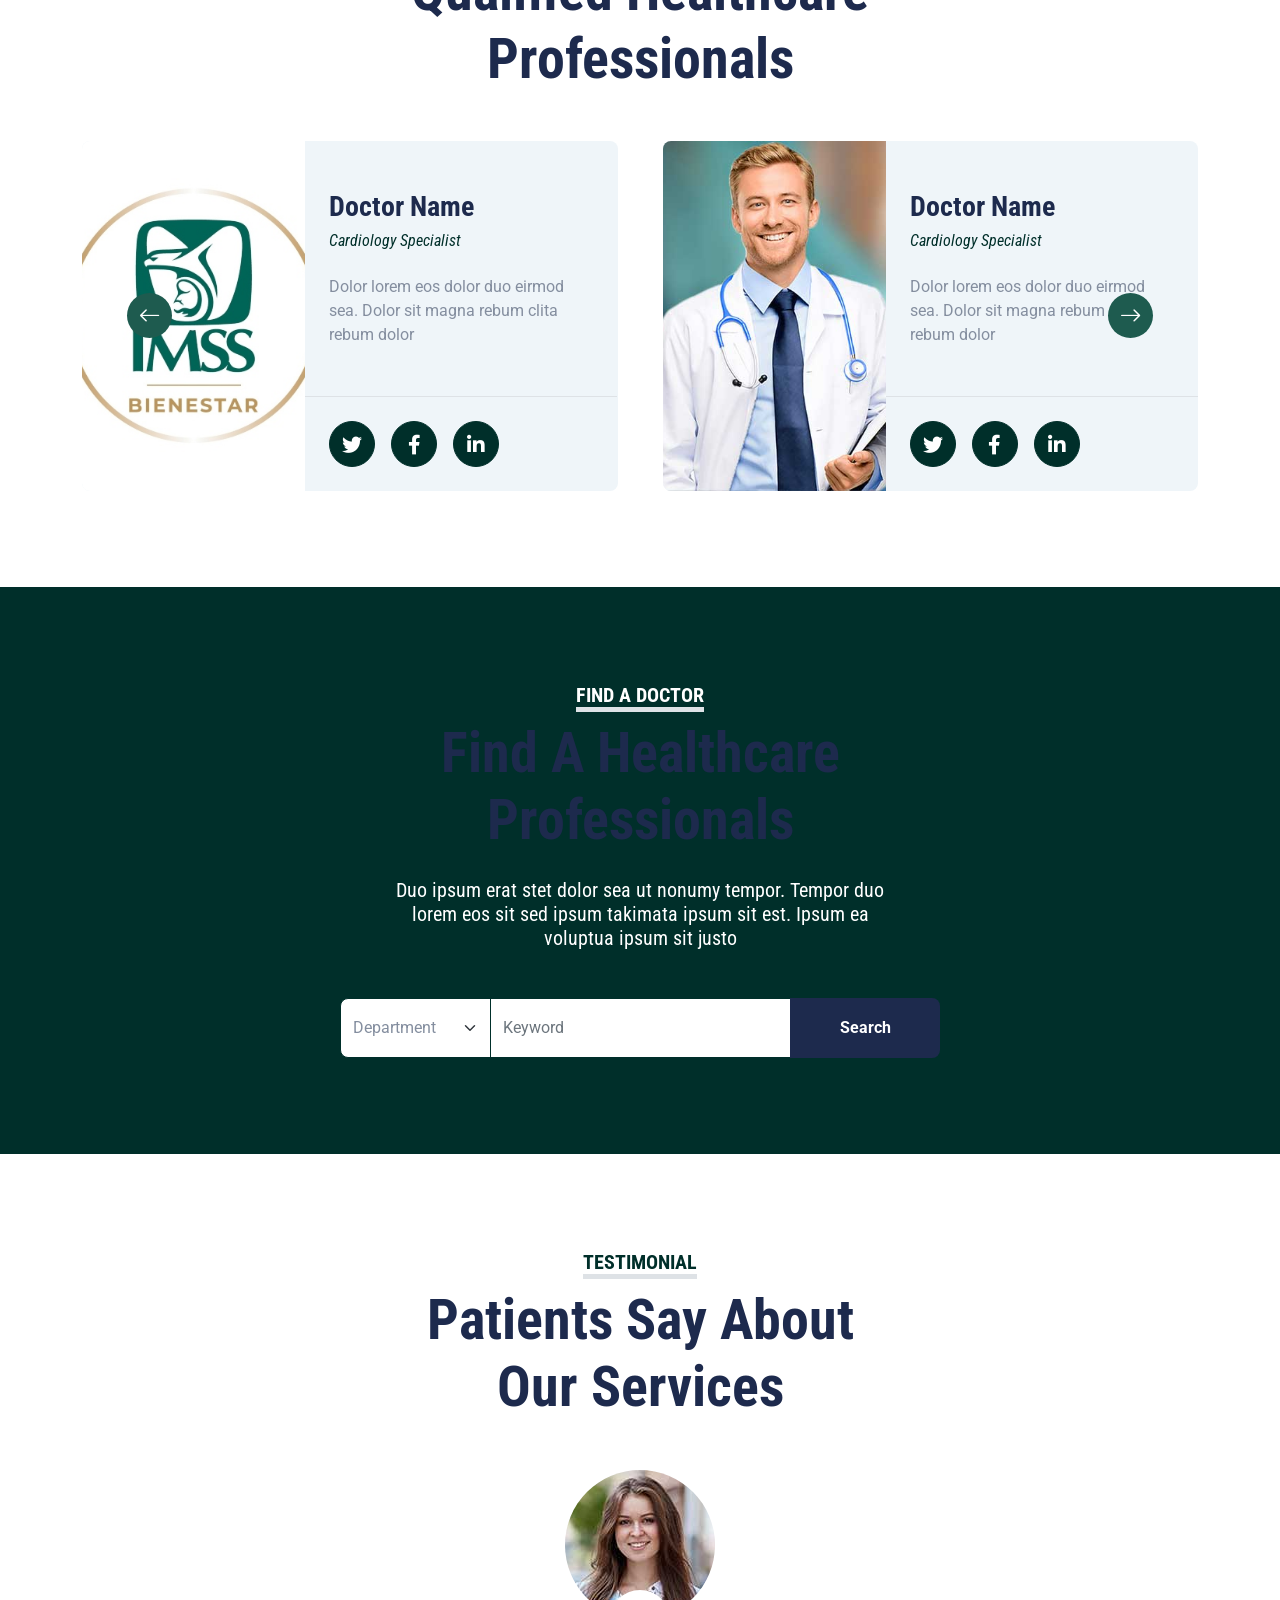
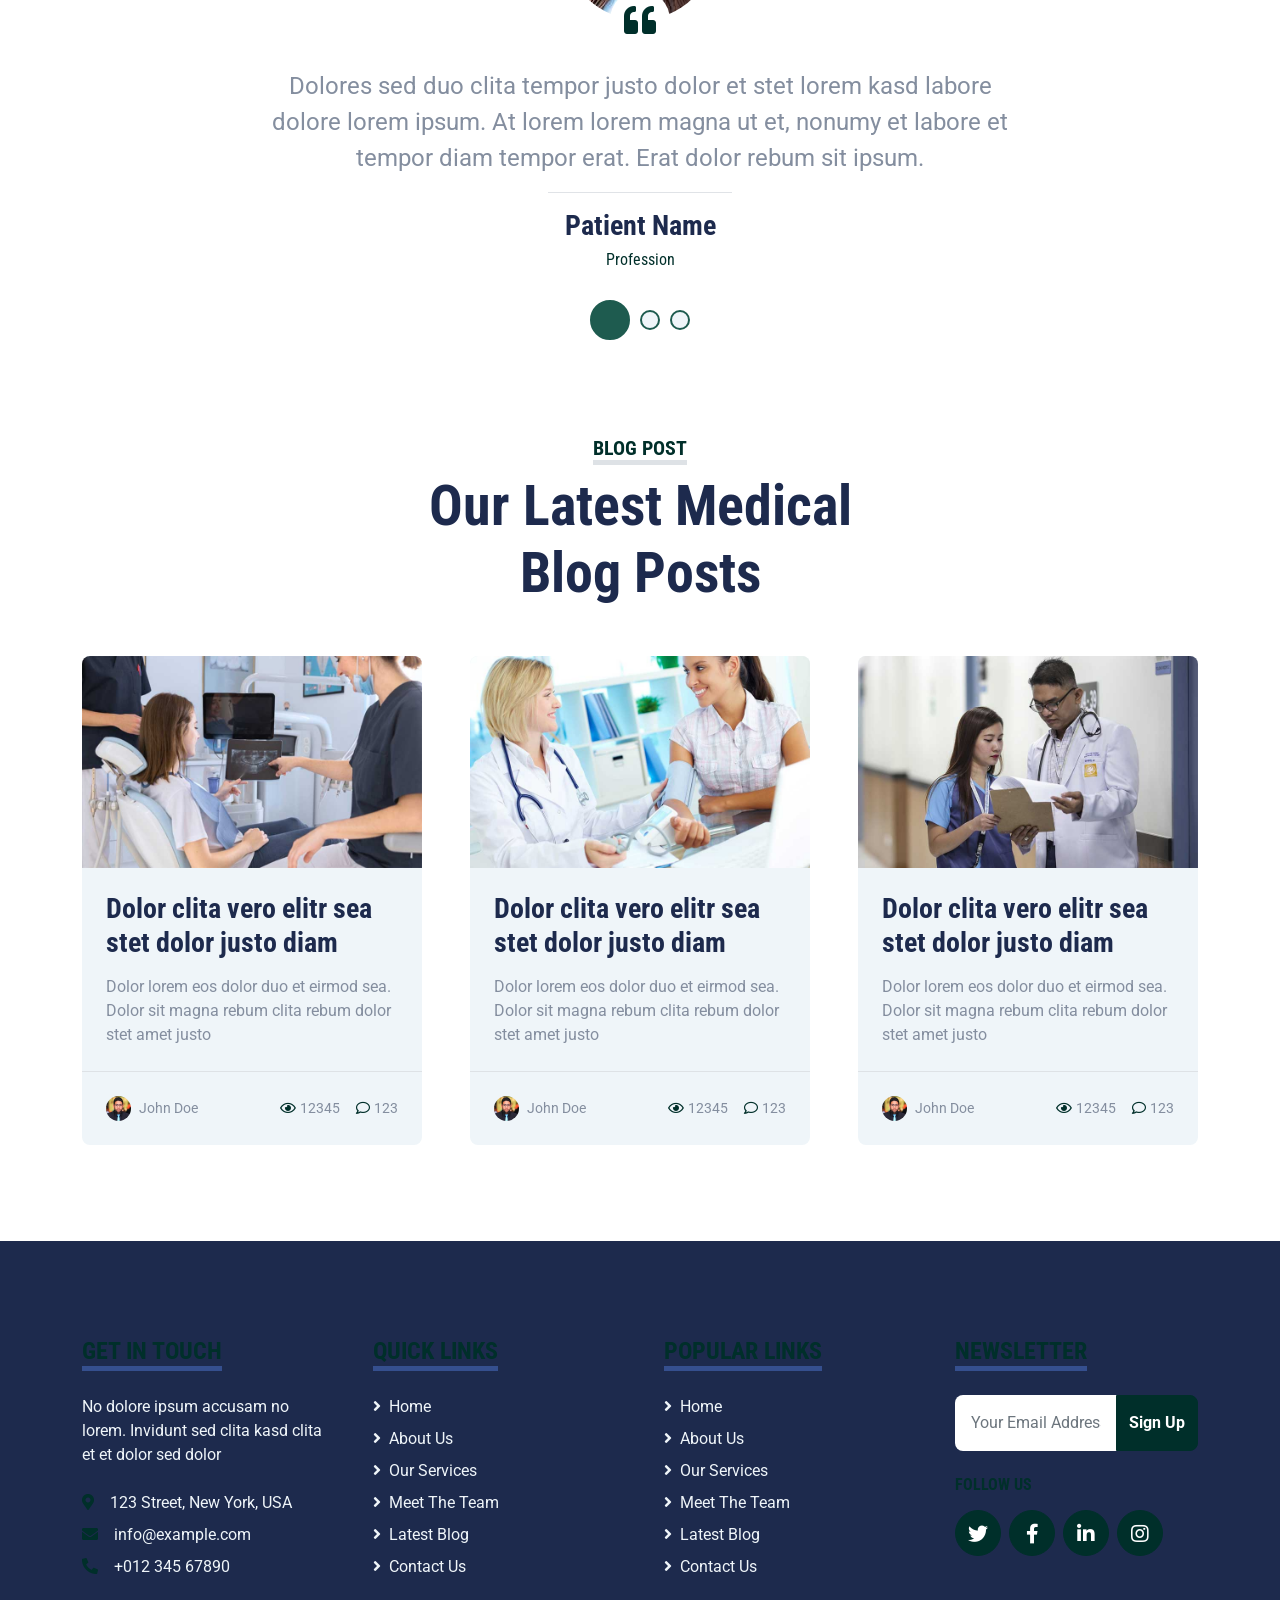
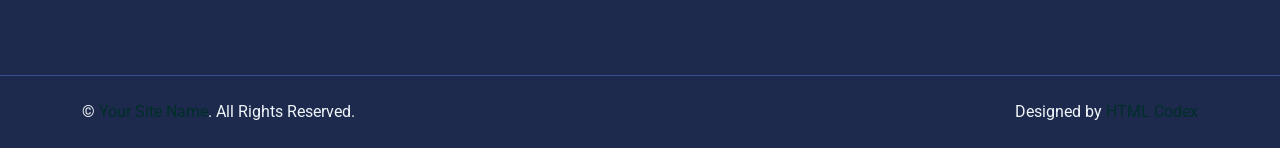
==== commit 44c3e967: "cambio de nombre de pestañas" ====
--- a/index.html
+++ b/index.html
@@ -79,11 +79,11 @@
                 </button>
                 <div class="collapse navbar-collapse" id="navbarCollapse">
                     <div class="navbar-nav ms-auto py-0">
-                        <a href="index.html" class="nav-item nav-link active">Home</a>
-                        <a href="about.html" class="nav-item nav-link">Módulo CE — Coordinación de Enlace</a>
-                        <a href="service.html" class="nav-item nav-link">Service</a>
+                        <a href="index.html" class="nav-item nav-link active">Instrucciones</a>
+                        <a href="about.html" class="nav-item nav-link">UAS</a>
+                        <a href="service.html" class="nav-item nav-link">UPE</a>
                         <div class="nav-item dropdown">
-                            <a href="#" class="nav-link dropdown-toggle" data-bs-toggle="dropdown">Módulo CE — Coordinación de Enlace</a>
+                            <a href="#" class="nav-link dropdown-toggle" data-bs-toggle="dropdown">Coordinación de Enlace</a>
                             <div class="dropdown-menu m-0">
                                 <a href="blog.html" class="dropdown-item">Blog Grid</a>
                                 <a href="team.html" class="dropdown-item">The Team</a>
@@ -130,7 +130,7 @@
                 </div>
                 <div class="col-lg-7">
                     <div class="mb-4">
-                        <h5 class="d-inline-block text-primary text-uppercase border-bottom border-5">About Us</h5>
+                        <h5 class="d-inline-block text-primary text-uppercase border-bottom border-5">Instrucciones</h5>
                         <h1 class="display-4">Best Medical Care For Yourself and Your Family</h1>
                     </div>
                     <p>Tempor erat elitr at rebum at at clita aliquyam consetetur. Diam dolor diam ipsum et, tempor voluptua sit consetetur sit. Aliquyam diam amet diam et eos sadipscing labore. Clita erat ipsum et lorem et sit, sed stet no labore lorem sit. Sanctus clita duo justo et tempor consetetur takimata eirmod, dolores takimata consetetur invidunt magna dolores aliquyam dolores dolore. Amet erat amet et magna</p>
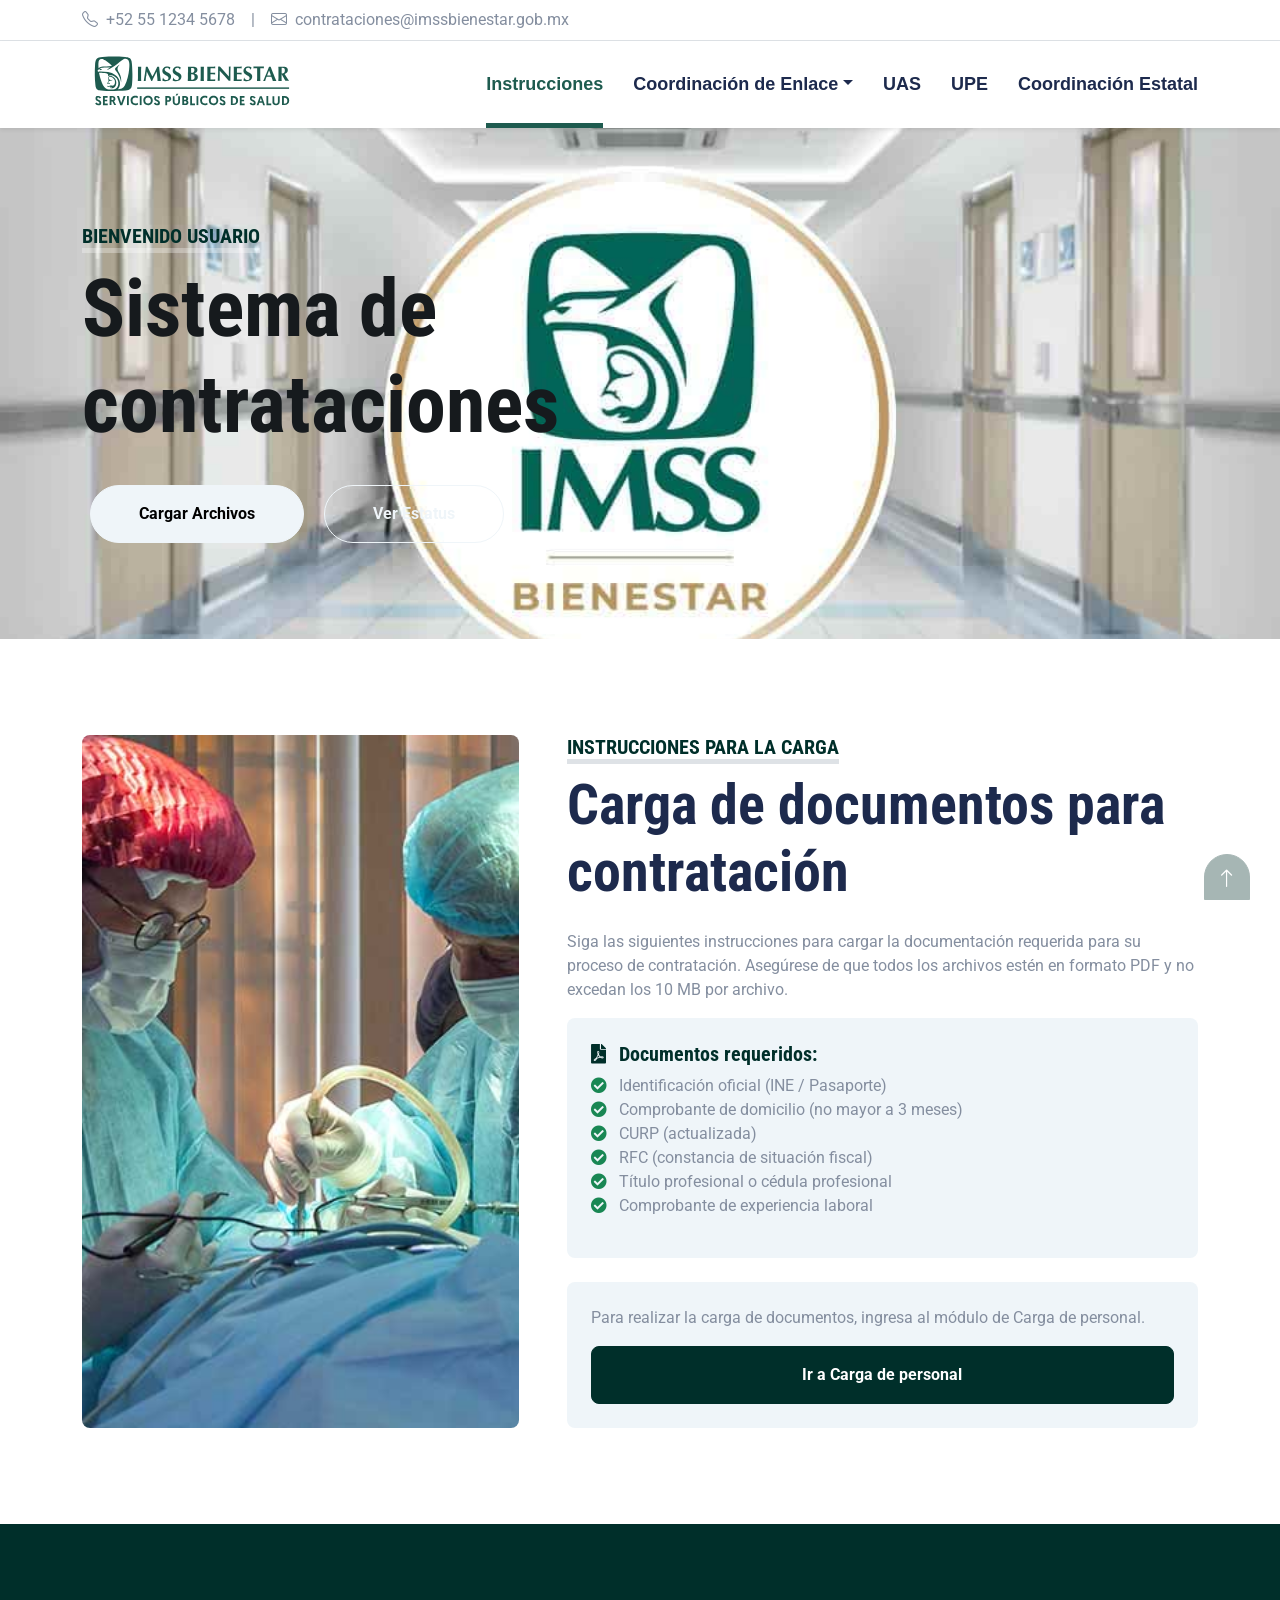
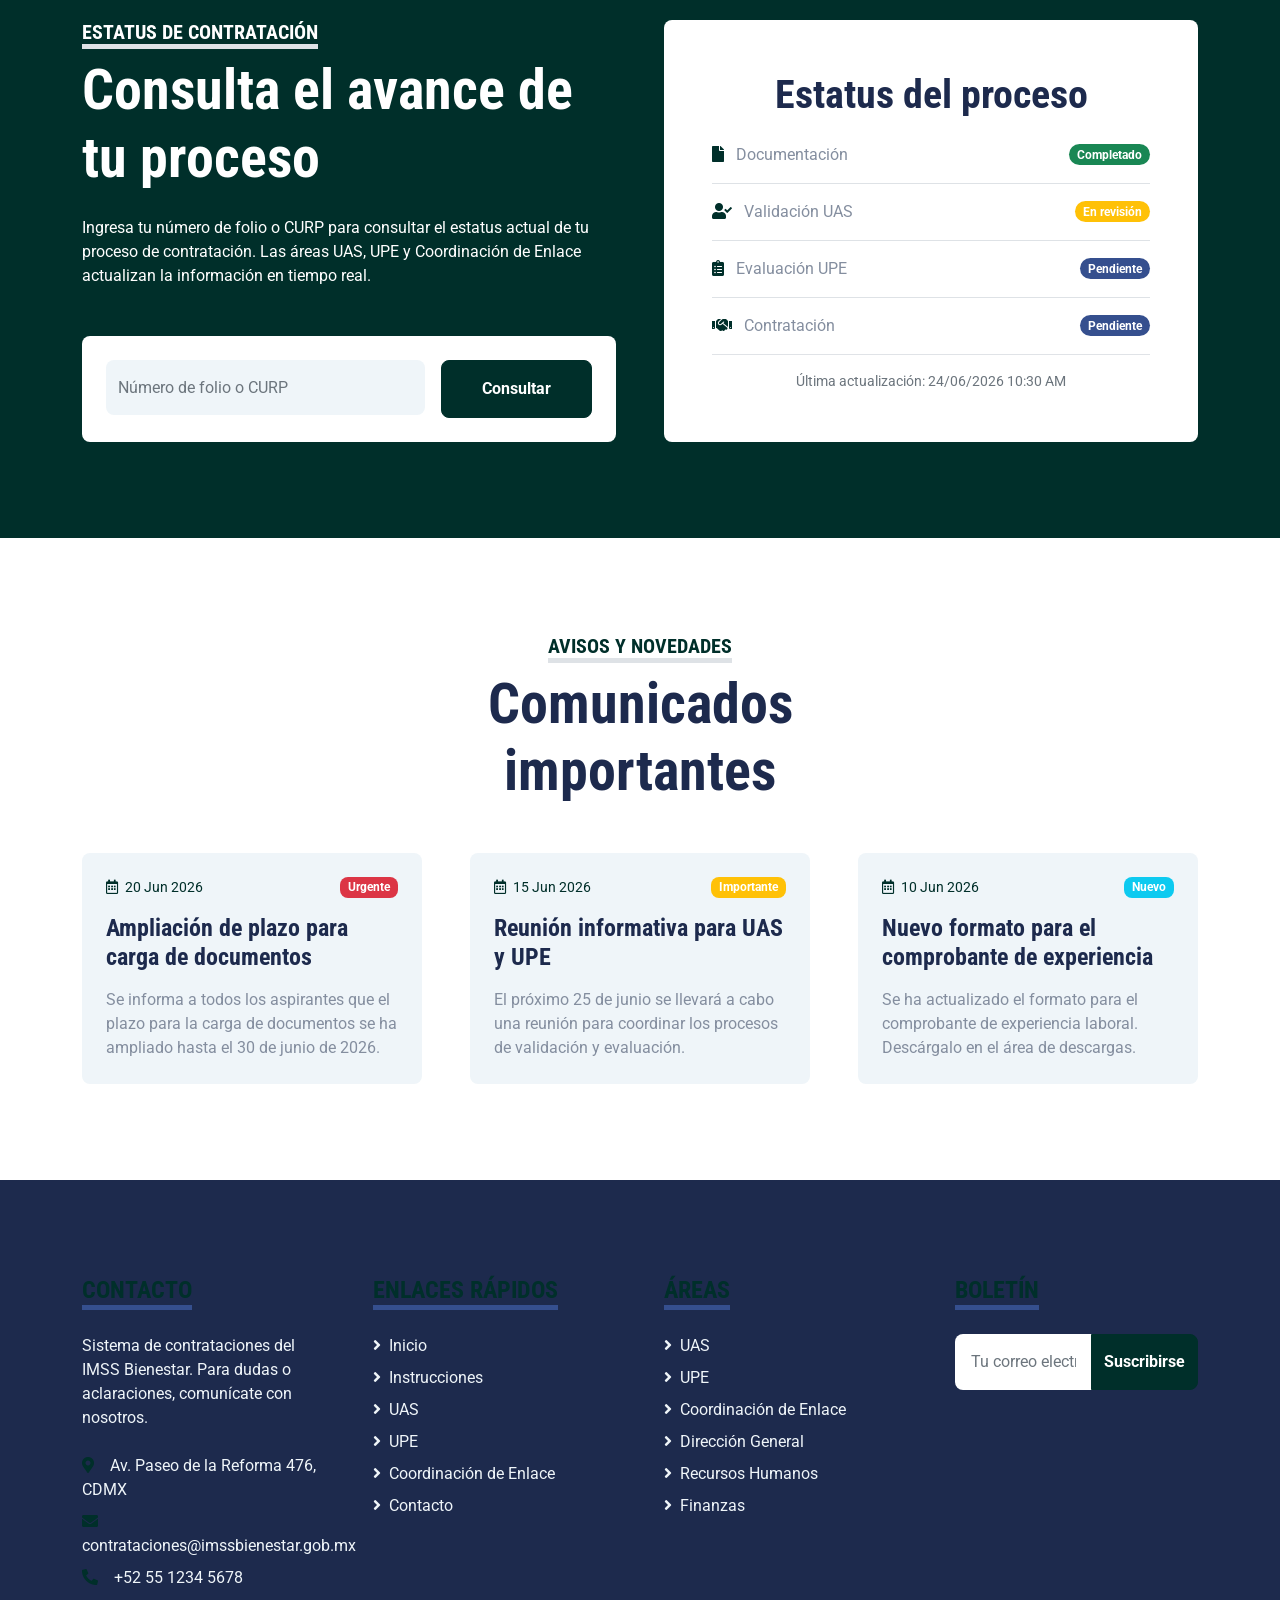
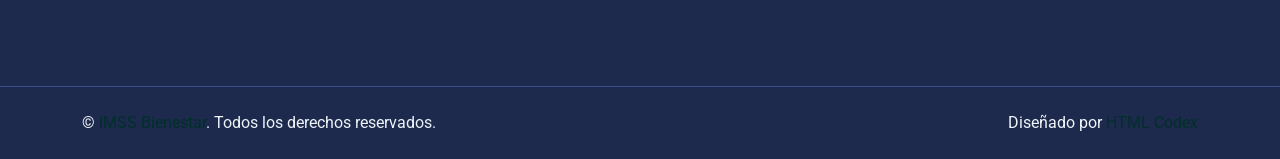
==== commit 9ae6184d: "cambio de nombre de pestañas" ====
--- a/index.html
+++ b/index.html
@@ -3,17 +3,17 @@
 
 <head>
     <meta charset="utf-8">
-    <title>IMSS Bienestar</title>
+    <title>IMSS Bienestar - Instrucciones</title>
     <meta content="width=device-width, initial-scale=1.0" name="viewport">
-    <meta content="Free HTML Templates" name="keywords">
-    <meta content="Free HTML Templates" name="description">
+    <meta content="Sistema de Contrataciones IMSS Bienestar" name="keywords">
+    <meta content="Portal de instrucciones para la carga de archivos y seguimiento de contrataciones" name="description">
 
     <!-- Favicon -->
     <link href="img/favicon.ico" rel="icon">
 
     <!-- Google Web Fonts -->
     <link rel="preconnect" href="https://fonts.gstatic.com">
-    <link href="https://fonts.googleapis.com/css2?family=Roboto+Condensed:wght@400;700&family=Roboto:wght@400;700&display=swap" rel="stylesheet">  
+    <link href="https://fonts.googleapis.com/css2?family=Roboto+Condensed:wght@400;700&family=Roboto:wght@400;700&display=swap" rel="stylesheet">
 
     <!-- Icon Font Stylesheet -->
     <link href="https://cdnjs.cloudflare.com/ajax/libs/font-awesome/5.15.0/css/all.min.css" rel="stylesheet">
@@ -35,30 +35,11 @@
     <div class="container-fluid py-2 border-bottom d-none d-lg-block">
         <div class="container">
             <div class="row">
-                <div class="col-md-6 text-center text-lg-start mb-2 mb-lg-0">
+                <div class="col-12 text-center text-lg-start mb-2 mb-lg-0">
                     <div class="d-inline-flex align-items-center">
-                        <a class="text-decoration-none text-body pe-3" href=""><i class="bi bi-telephone me-2"></i>+012 345 6789</a>
+                        <a class="text-decoration-none text-body pe-3" href=""><i class="bi bi-telephone me-2"></i>+52 55 1234 5678</a>
                         <span class="text-body">|</span>
-                        <a class="text-decoration-none text-body px-3" href=""><i class="bi bi-envelope me-2"></i>info@example.com</a>
-                    </div>
-                </div>
-                <div class="col-md-6 text-center text-lg-end">
-                    <div class="d-inline-flex align-items-center">
-                        <a class="text-body px-2" href="">
-                            <i class="fab fa-facebook-f"></i>
-                        </a>
-                        <a class="text-body px-2" href="">
-                            <i class="fab fa-twitter"></i>
-                        </a>
-                        <a class="text-body px-2" href="">
-                            <i class="fab fa-linkedin-in"></i>
-                        </a>
-                        <a class="text-body px-2" href="">
-                            <i class="fab fa-instagram"></i>
-                        </a>
-                        <a class="text-body ps-2" href="">
-                            <i class="fab fa-youtube"></i>
-                        </a>
+                        <a class="text-decoration-none text-body px-3" href=""><i class="bi bi-envelope me-2"></i>contrataciones@imssbienestar.gob.mx</a>
                     </div>
                 </div>
             </div>
@@ -80,19 +61,19 @@
                 <div class="collapse navbar-collapse" id="navbarCollapse">
                     <div class="navbar-nav ms-auto py-0">
                         <a href="index.html" class="nav-item nav-link active">Instrucciones</a>
-                        <a href="about.html" class="nav-item nav-link">UAS</a>
-                        <a href="service.html" class="nav-item nav-link">UPE</a>
                         <div class="nav-item dropdown">
                             <a href="#" class="nav-link dropdown-toggle" data-bs-toggle="dropdown">Coordinación de Enlace</a>
                             <div class="dropdown-menu m-0">
-                                <a href="blog.html" class="dropdown-item">Blog Grid</a>
-                                <a href="team.html" class="dropdown-item">The Team</a>
-                                <a href="testimonial.html" class="dropdown-item">Testimonial</a>
-                                <a href="appointment.html" class="dropdown-item">Appointment</a>
-                                <a href="search.html" class="dropdown-item">Search</a>
-                            </div>
-                        </div>
-                        <a href="contact.html" class="nav-item nav-link">Contact</a>
+                                <a href="about.html" class="dropdown-item">Coordinación de Enlace</a>
+                                <a href="blog.html" class="dropdown-item">Carga de personal</a>
+                                <a href="team.html" class="dropdown-item">Equipo</a>
+                                <a href="testimonial.html" class="dropdown-item">Testimonios</a>
+                                <a href="search.html" class="dropdown-item">Búsqueda</a>
+                            </div>
+                        </div>
+                        <a href="service.html" class="nav-item nav-link">UAS</a>
+                        <a href="appointment.html" class="nav-item nav-link">UPE</a>
+                        <a href="contact.html" class="nav-item nav-link">Coordinación Estatal</a>
                     </div>
                 </div>
             </nav>
@@ -109,8 +90,8 @@
                     <h5 class="d-inline-block text-primary text-uppercase border-bottom border-5" style="border-color: rgba(256, 256, 256, .3) !important;">Bienvenido usuario</h5>
                     <h1 class="display-1 mb-md-4" style="color: #161A1D;">Sistema de contrataciones</h1>
                     <div class="pt-2">
-                        <a href="" class="btn btn-light rounded-pill py-md-3 px-md-5 mx-2">Find Doctor</a>
-                        <a href="" class="btn btn-outline-light rounded-pill py-md-3 px-md-5 mx-2">Appointment</a>
+                        <a href="blog.html" class="btn btn-light rounded-pill py-md-3 px-md-5 mx-2">Cargar Archivos</a>
+                        <a href="#estatus-contratacion" class="btn btn-outline-light rounded-pill py-md-3 px-md-5 mx-2">Ver Estatus</a>
                     </div>
                 </div>
             </div>
@@ -119,479 +100,186 @@
     <!-- Hero End -->
 
 
-    <!-- About Start -->
-    <div class="container-fluid py-5">
+    <!-- Instructions and File Upload Section Start -->
+    <div class="container-fluid py-5" id="carga-archivos">
         <div class="container">
             <div class="row gx-5">
-                <div class="col-lg-5 mb-5 mb-lg-0" style="min-height: 500px;">
+                <div class="col-lg-5 mb-5 mb-lg-0" style="min-height: 400px;">
                     <div class="position-relative h-100">
                         <img class="position-absolute w-100 h-100 rounded" src="img/about.jpg" style="object-fit: cover;">
                     </div>
                 </div>
                 <div class="col-lg-7">
                     <div class="mb-4">
-                        <h5 class="d-inline-block text-primary text-uppercase border-bottom border-5">Instrucciones</h5>
-                        <h1 class="display-4">Best Medical Care For Yourself and Your Family</h1>
-                    </div>
-                    <p>Tempor erat elitr at rebum at at clita aliquyam consetetur. Diam dolor diam ipsum et, tempor voluptua sit consetetur sit. Aliquyam diam amet diam et eos sadipscing labore. Clita erat ipsum et lorem et sit, sed stet no labore lorem sit. Sanctus clita duo justo et tempor consetetur takimata eirmod, dolores takimata consetetur invidunt magna dolores aliquyam dolores dolore. Amet erat amet et magna</p>
-                    <div class="row g-3 pt-3">
-                        <div class="col-sm-3 col-6">
-                            <div class="bg-light text-center rounded-circle py-4">
-                                <i class="fa fa-3x fa-user-md text-primary mb-3"></i>
-                                <h6 class="mb-0">Qualified<small class="d-block text-primary">Doctors</small></h6>
-                            </div>
-                        </div>
-                        <div class="col-sm-3 col-6">
-                            <div class="bg-light text-center rounded-circle py-4">
-                                <i class="fa fa-3x fa-procedures text-primary mb-3"></i>
-                                <h6 class="mb-0">Emergency<small class="d-block text-primary">Services</small></h6>
-                            </div>
-                        </div>
-                        <div class="col-sm-3 col-6">
-                            <div class="bg-light text-center rounded-circle py-4">
-                                <i class="fa fa-3x fa-microscope text-primary mb-3"></i>
-                                <h6 class="mb-0">Accurate<small class="d-block text-primary">Testing</small></h6>
-                            </div>
-                        </div>
-                        <div class="col-sm-3 col-6">
-                            <div class="bg-light text-center rounded-circle py-4">
-                                <i class="fa fa-3x fa-ambulance text-primary mb-3"></i>
-                                <h6 class="mb-0">Free<small class="d-block text-primary">Ambulance</small></h6>
-                            </div>
-                        </div>
-                    </div>
-                </div>
-            </div>
-        </div>
-    </div>
-    <!-- About End -->
-    
-
-    <!-- Services Start -->
-    <div class="container-fluid py-5">
-        <div class="container">
-            <div class="text-center mx-auto mb-5" style="max-width: 500px;">
-                <h5 class="d-inline-block text-primary text-uppercase border-bottom border-5">Services</h5>
-                <h1 class="display-4">Excellent Medical Services</h1>
-            </div>
-            <div class="row g-5">
-                <div class="col-lg-4 col-md-6">
-                    <div class="service-item bg-light rounded d-flex flex-column align-items-center justify-content-center text-center">
-                        <div class="service-icon mb-4">
-                            <i class="fa fa-2x fa-user-md text-white"></i>
-                        </div>
-                        <h4 class="mb-3">Emergency Care</h4>
-                        <p class="m-0">Kasd dolor no lorem nonumy sit labore tempor at justo rebum rebum stet, justo elitr dolor amet sit</p>
-                        <a class="btn btn-lg btn-primary rounded-pill" href="">
-                            <i class="bi bi-arrow-right"></i>
-                        </a>
-                    </div>
-                </div>
-                <div class="col-lg-4 col-md-6">
-                    <div class="service-item bg-light rounded d-flex flex-column align-items-center justify-content-center text-center">
-                        <div class="service-icon mb-4">
-                            <i class="fa fa-2x fa-procedures text-white"></i>
-                        </div>
-                        <h4 class="mb-3">Operation & Surgery</h4>
-                        <p class="m-0">Kasd dolor no lorem nonumy sit labore tempor at justo rebum rebum stet, justo elitr dolor amet sit</p>
-                        <a class="btn btn-lg btn-primary rounded-pill" href="">
-                            <i class="bi bi-arrow-right"></i>
-                        </a>
-                    </div>
-                </div>
-                <div class="col-lg-4 col-md-6">
-                    <div class="service-item bg-light rounded d-flex flex-column align-items-center justify-content-center text-center">
-                        <div class="service-icon mb-4">
-                            <i class="fa fa-2x fa-stethoscope text-white"></i>
-                        </div>
-                        <h4 class="mb-3">Outdoor Checkup</h4>
-                        <p class="m-0">Kasd dolor no lorem nonumy sit labore tempor at justo rebum rebum stet, justo elitr dolor amet sit</p>
-                        <a class="btn btn-lg btn-primary rounded-pill" href="">
-                            <i class="bi bi-arrow-right"></i>
-                        </a>
-                    </div>
-                </div>
-                <div class="col-lg-4 col-md-6">
-                    <div class="service-item bg-light rounded d-flex flex-column align-items-center justify-content-center text-center">
-                        <div class="service-icon mb-4">
-                            <i class="fa fa-2x fa-ambulance text-white"></i>
-                        </div>
-                        <h4 class="mb-3">Ambulance Service</h4>
-                        <p class="m-0">Kasd dolor no lorem nonumy sit labore tempor at justo rebum rebum stet, justo elitr dolor amet sit</p>
-                        <a class="btn btn-lg btn-primary rounded-pill" href="">
-                            <i class="bi bi-arrow-right"></i>
-                        </a>
-                    </div>
-                </div>
-                <div class="col-lg-4 col-md-6">
-                    <div class="service-item bg-light rounded d-flex flex-column align-items-center justify-content-center text-center">
-                        <div class="service-icon mb-4">
-                            <i class="fa fa-2x fa-pills text-white"></i>
-                        </div>
-                        <h4 class="mb-3">Medicine & Pharmacy</h4>
-                        <p class="m-0">Kasd dolor no lorem nonumy sit labore tempor at justo rebum rebum stet, justo elitr dolor amet sit</p>
-                        <a class="btn btn-lg btn-primary rounded-pill" href="">
-                            <i class="bi bi-arrow-right"></i>
-                        </a>
-                    </div>
-                </div>
-                <div class="col-lg-4 col-md-6">
-                    <div class="service-item bg-light rounded d-flex flex-column align-items-center justify-content-center text-center">
-                        <div class="service-icon mb-4">
-                            <i class="fa fa-2x fa-microscope text-white"></i>
-                        </div>
-                        <h4 class="mb-3">Blood Testing</h4>
-                        <p class="m-0">Kasd dolor no lorem nonumy sit labore tempor at justo rebum rebum stet, justo elitr dolor amet sit</p>
-                        <a class="btn btn-lg btn-primary rounded-pill" href="">
-                            <i class="bi bi-arrow-right"></i>
-                        </a>
-                    </div>
-                </div>
-            </div>
-        </div>
-    </div>
-    <!-- Services End -->
-
-
-    <!-- Appointment Start -->
-    <div class="container-fluid bg-primary my-5 py-5">
+                        <h5 class="d-inline-block text-primary text-uppercase border-bottom border-5">Instrucciones para la carga</h5>
+                        <h1 class="display-4">Carga de documentos para contratación</h1>
+                    </div>
+                    <p>Siga las siguientes instrucciones para cargar la documentación requerida para su proceso de contratación. Asegúrese de que todos los archivos estén en formato PDF y no excedan los 10 MB por archivo.</p>
+                    <div class="bg-light p-4 rounded mb-4">
+                        <h5 class="text-primary"><i class="fas fa-file-pdf me-2"></i> Documentos requeridos:</h5>
+                        <ul class="list-unstyled">
+                            <li><i class="fas fa-check-circle text-success me-2"></i> Identificación oficial (INE / Pasaporte)</li>
+                            <li><i class="fas fa-check-circle text-success me-2"></i> Comprobante de domicilio (no mayor a 3 meses)</li>
+                            <li><i class="fas fa-check-circle text-success me-2"></i> CURP (actualizada)</li>
+                            <li><i class="fas fa-check-circle text-success me-2"></i> RFC (constancia de situación fiscal)</li>
+                            <li><i class="fas fa-check-circle text-success me-2"></i> Título profesional o cédula profesional</li>
+                            <li><i class="fas fa-check-circle text-success me-2"></i> Comprobante de experiencia laboral</li>
+                        </ul>
+                    </div>
+                    <div class="bg-light p-4 rounded">
+                        <p class="mb-3">Para realizar la carga de documentos, ingresa al módulo de Carga de personal.</p>
+                        <a href="blog.html" class="btn btn-primary w-100 py-3">Ir a Carga de personal</a>
+                    </div>
+                </div>
+            </div>
+        </div>
+    </div>
+    <!-- Instructions and File Upload Section End -->
+
+
+    <!-- Status Section Start -->
+    <div class="container-fluid bg-primary my-5 py-5" id="estatus-contratacion">
         <div class="container py-5">
             <div class="row gx-5">
                 <div class="col-lg-6 mb-5 mb-lg-0">
                     <div class="mb-4">
-                        <h5 class="d-inline-block text-white text-uppercase border-bottom border-5">Appointment</h5>
-                        <h1 class="display-4">Make An Appointment For Your Family</h1>
-                    </div>
-                    <p class="text-white mb-5">Eirmod sed tempor lorem ut dolores. Aliquyam sit sadipscing kasd ipsum. Dolor ea et dolore et at sea ea at dolor, justo ipsum duo rebum sea invidunt voluptua. Eos vero eos vero ea et dolore eirmod et. Dolores diam duo invidunt lorem. Elitr ut dolores magna sit. Sea dolore sanctus sed et. Takimata takimata sanctus sed.</p>
-                    <a class="btn btn-dark rounded-pill py-3 px-5 me-3" href="">Find Doctor</a>
-                    <a class="btn btn-outline-dark rounded-pill py-3 px-5" href="">Read More</a>
-                </div>
-                <div class="col-lg-6">
-                    <div class="bg-white text-center rounded p-5">
-                        <h1 class="mb-4">Book An Appointment</h1>
+                        <h5 class="d-inline-block text-white text-uppercase border-bottom border-5">Estatus de contratación</h5>
+                        <h1 class="display-4 text-white">Consulta el avance de tu proceso</h1>
+                    </div>
+                    <p class="text-white mb-5">Ingresa tu número de folio o CURP para consultar el estatus actual de tu proceso de contratación. Las áreas UAS, UPE y Coordinación de Enlace actualizan la información en tiempo real.</p>
+                    <div class="bg-white text-center rounded p-4">
                         <form>
                             <div class="row g-3">
-                                <div class="col-12 col-sm-6">
-                                    <select class="form-select bg-light border-0" style="height: 55px;">
-                                        <option selected>Choose Department</option>
-                                        <option value="1">Department 1</option>
-                                        <option value="2">Department 2</option>
-                                        <option value="3">Department 3</option>
-                                    </select>
+                                <div class="col-12 col-sm-8">
+                                    <input type="text" class="form-control bg-light border-0" placeholder="Número de folio o CURP" style="height: 55px;">
                                 </div>
-                                <div class="col-12 col-sm-6">
-                                    <select class="form-select bg-light border-0" style="height: 55px;">
-                                        <option selected>Select Doctor</option>
-                                        <option value="1">Doctor 1</option>
-                                        <option value="2">Doctor 2</option>
-                                        <option value="3">Doctor 3</option>
-                                    </select>
+                                <div class="col-12 col-sm-4">
+                                    <button class="btn btn-primary w-100 py-3" type="submit">Consultar</button>
                                 </div>
-                                <div class="col-12 col-sm-6">
-                                    <input type="text" class="form-control bg-light border-0" placeholder="Your Name" style="height: 55px;">
-                                </div>
-                                <div class="col-12 col-sm-6">
-                                    <input type="email" class="form-control bg-light border-0" placeholder="Your Email" style="height: 55px;">
-                                </div>
-                                <div class="col-12 col-sm-6">
-                                    <div class="date" id="date" data-target-input="nearest">
-                                        <input type="text"
-                                            class="form-control bg-light border-0 datetimepicker-input"
-                                            placeholder="Date" data-target="#date" data-toggle="datetimepicker" style="height: 55px;">
-                                    </div>
-                                </div>
-                                <div class="col-12 col-sm-6">
-                                    <div class="time" id="time" data-target-input="nearest">
-                                        <input type="text"
-                                            class="form-control bg-light border-0 datetimepicker-input"
-                                            placeholder="Time" data-target="#time" data-toggle="datetimepicker" style="height: 55px;">
-                                    </div>
-                                </div>
-                                <div class="col-12">
-                                    <button class="btn btn-primary w-100 py-3" type="submit">Make An Appointment</button>
-                                </div>
                             </div>
                         </form>
                     </div>
                 </div>
-            </div>
-        </div>
-    </div>
-    <!-- Appointment End -->
-
-
-    <!-- Team Start -->
+                <div class="col-lg-6">
+                    <div class="bg-white text-center rounded p-5 h-100 d-flex flex-column justify-content-center">
+                        <h1 class="mb-4">Estatus del proceso</h1>
+                        <div class="d-flex justify-content-between align-items-center border-bottom pb-3">
+                            <span><i class="fas fa-file text-primary me-2"></i> Documentación</span>
+                            <span class="badge bg-success rounded-pill">Completado</span>
+                        </div>
+                        <div class="d-flex justify-content-between align-items-center border-bottom py-3">
+                            <span><i class="fas fa-user-check text-primary me-2"></i> Validación UAS</span>
+                            <span class="badge bg-warning rounded-pill">En revisión</span>
+                        </div>
+                        <div class="d-flex justify-content-between align-items-center border-bottom py-3">
+                            <span><i class="fas fa-clipboard-list text-primary me-2"></i> Evaluación UPE</span>
+                            <span class="badge bg-secondary rounded-pill">Pendiente</span>
+                        </div>
+                        <div class="d-flex justify-content-between align-items-center pt-3">
+                            <span><i class="fas fa-handshake text-primary me-2"></i> Contratación</span>
+                            <span class="badge bg-secondary rounded-pill">Pendiente</span>
+                        </div>
+                        <hr>
+                        <small class="text-muted">Última actualización: 24/06/2026 10:30 AM</small>
+                    </div>
+                </div>
+            </div>
+        </div>
+    </div>
+    <!-- Status Section End -->
+
+
+    <!-- News and Alerts Start -->
     <div class="container-fluid py-5">
         <div class="container">
             <div class="text-center mx-auto mb-5" style="max-width: 500px;">
-                <h5 class="d-inline-block text-primary text-uppercase border-bottom border-5">Our Doctors</h5>
-                <h1 class="display-4">Qualified Healthcare Professionals</h1>
-            </div>
-            <div class="owl-carousel team-carousel position-relative">
-                <div class="team-item">
-                    <div class="row g-0 bg-light rounded overflow-hidden">
-                        <div class="col-12 col-sm-5 h-100">
-                            <img class="img-fluid h-100" src="img/team-1.jpg" style="object-fit: cover;">
-                        </div>
-                        <div class="col-12 col-sm-7 h-100 d-flex flex-column">
-                            <div class="mt-auto p-4">
-                                <h3>Doctor Name</h3>
-                                <h6 class="fw-normal fst-italic text-primary mb-4">Cardiology Specialist</h6>
-                                <p class="m-0">Dolor lorem eos dolor duo eirmod sea. Dolor sit magna rebum clita rebum dolor</p>
-                            </div>
-                            <div class="d-flex mt-auto border-top p-4">
-                                <a class="btn btn-lg btn-primary btn-lg-square rounded-circle me-3" href="#"><i class="fab fa-twitter"></i></a>
-                                <a class="btn btn-lg btn-primary btn-lg-square rounded-circle me-3" href="#"><i class="fab fa-facebook-f"></i></a>
-                                <a class="btn btn-lg btn-primary btn-lg-square rounded-circle" href="#"><i class="fab fa-linkedin-in"></i></a>
-                            </div>
-                        </div>
-                    </div>
-                </div>
-                <div class="team-item">
-                    <div class="row g-0 bg-light rounded overflow-hidden">
-                        <div class="col-12 col-sm-5 h-100">
-                            <img class="img-fluid h-100" src="img/team-2.jpg" style="object-fit: cover;">
-                        </div>
-                        <div class="col-12 col-sm-7 h-100 d-flex flex-column">
-                            <div class="mt-auto p-4">
-                                <h3>Doctor Name</h3>
-                                <h6 class="fw-normal fst-italic text-primary mb-4">Cardiology Specialist</h6>
-                                <p class="m-0">Dolor lorem eos dolor duo eirmod sea. Dolor sit magna rebum clita rebum dolor</p>
-                            </div>
-                            <div class="d-flex mt-auto border-top p-4">
-                                <a class="btn btn-lg btn-primary btn-lg-square rounded-circle me-3" href="#"><i class="fab fa-twitter"></i></a>
-                                <a class="btn btn-lg btn-primary btn-lg-square rounded-circle me-3" href="#"><i class="fab fa-facebook-f"></i></a>
-                                <a class="btn btn-lg btn-primary btn-lg-square rounded-circle" href="#"><i class="fab fa-linkedin-in"></i></a>
-                            </div>
-                        </div>
-                    </div>
-                </div>
-                <div class="team-item">
-                    <div class="row g-0 bg-light rounded overflow-hidden">
-                        <div class="col-12 col-sm-5 h-100">
-                            <img class="img-fluid h-100" src="img/team-3.jpg" style="object-fit: cover;">
-                        </div>
-                        <div class="col-12 col-sm-7 h-100 d-flex flex-column">
-                            <div class="mt-auto p-4">
-                                <h3>Doctor Name</h3>
-                                <h6 class="fw-normal fst-italic text-primary mb-4">Cardiology Specialist</h6>
-                                <p class="m-0">Dolor lorem eos dolor duo eirmod sea. Dolor sit magna rebum clita rebum dolor</p>
-                            </div>
-                            <div class="d-flex mt-auto border-top p-4">
-                                <a class="btn btn-lg btn-primary btn-lg-square rounded-circle me-3" href="#"><i class="fab fa-twitter"></i></a>
-                                <a class="btn btn-lg btn-primary btn-lg-square rounded-circle me-3" href="#"><i class="fab fa-facebook-f"></i></a>
-                                <a class="btn btn-lg btn-primary btn-lg-square rounded-circle" href="#"><i class="fab fa-linkedin-in"></i></a>
-                            </div>
-                        </div>
-                    </div>
-                </div>
-            </div>
-        </div>
-    </div>
-    <!-- Team End -->
-
-
-    <!-- Search Start -->
-    <div class="container-fluid bg-primary my-5 py-5">
-        <div class="container py-5">
-            <div class="text-center mx-auto mb-5" style="max-width: 500px;">
-                <h5 class="d-inline-block text-white text-uppercase border-bottom border-5">Find A Doctor</h5>
-                <h1 class="display-4 mb-4">Find A Healthcare Professionals</h1>
-                <h5 class="text-white fw-normal">Duo ipsum erat stet dolor sea ut nonumy tempor. Tempor duo lorem eos sit sed ipsum takimata ipsum sit est. Ipsum ea voluptua ipsum sit justo</h5>
-            </div>
-            <div class="mx-auto" style="width: 100%; max-width: 600px;">
-                <div class="input-group">
-                    <select class="form-select border-primary w-25" style="height: 60px;">
-                        <option selected>Department</option>
-                        <option value="1">Department 1</option>
-                        <option value="2">Department 2</option>
-                        <option value="3">Department 3</option>
-                    </select>
-                    <input type="text" class="form-control border-primary w-50" placeholder="Keyword">
-                    <button class="btn btn-dark border-0 w-25">Search</button>
-                </div>
-            </div>
-        </div>
-    </div>
-    <!-- Search End -->
-
-
-    <!-- Testimonial Start -->
-    <div class="container-fluid py-5">
-        <div class="container">
-            <div class="text-center mx-auto mb-5" style="max-width: 500px;">
-                <h5 class="d-inline-block text-primary text-uppercase border-bottom border-5">Testimonial</h5>
-                <h1 class="display-4">Patients Say About Our Services</h1>
-            </div>
-            <div class="row justify-content-center">
-                <div class="col-lg-8">
-                    <div class="owl-carousel testimonial-carousel">
-                        <div class="testimonial-item text-center">
-                            <div class="position-relative mb-5">
-                                <img class="img-fluid rounded-circle mx-auto" src="img/testimonial-1.jpg" alt="">
-                                <div class="position-absolute top-100 start-50 translate-middle d-flex align-items-center justify-content-center bg-white rounded-circle" style="width: 60px; height: 60px;">
-                                    <i class="fa fa-quote-left fa-2x text-primary"></i>
-                                </div>
-                            </div>
-                            <p class="fs-4 fw-normal">Dolores sed duo clita tempor justo dolor et stet lorem kasd labore dolore lorem ipsum. At lorem lorem magna ut et, nonumy et labore et tempor diam tempor erat. Erat dolor rebum sit ipsum.</p>
-                            <hr class="w-25 mx-auto">
-                            <h3>Patient Name</h3>
-                            <h6 class="fw-normal text-primary mb-3">Profession</h6>
-                        </div>
-                        <div class="testimonial-item text-center">
-                            <div class="position-relative mb-5">
-                                <img class="img-fluid rounded-circle mx-auto" src="img/testimonial-2.jpg" alt="">
-                                <div class="position-absolute top-100 start-50 translate-middle d-flex align-items-center justify-content-center bg-white rounded-circle" style="width: 60px; height: 60px;">
-                                    <i class="fa fa-quote-left fa-2x text-primary"></i>
-                                </div>
-                            </div>
-                            <p class="fs-4 fw-normal">Dolores sed duo clita tempor justo dolor et stet lorem kasd labore dolore lorem ipsum. At lorem lorem magna ut et, nonumy et labore et tempor diam tempor erat. Erat dolor rebum sit ipsum.</p>
-                            <hr class="w-25 mx-auto">
-                            <h3>Patient Name</h3>
-                            <h6 class="fw-normal text-primary mb-3">Profession</h6>
-                        </div>
-                        <div class="testimonial-item text-center">
-                            <div class="position-relative mb-5">
-                                <img class="img-fluid rounded-circle mx-auto" src="img/testimonial-3.jpg" alt="">
-                                <div class="position-absolute top-100 start-50 translate-middle d-flex align-items-center justify-content-center bg-white rounded-circle" style="width: 60px; height: 60px;">
-                                    <i class="fa fa-quote-left fa-2x text-primary"></i>
-                                </div>
-                            </div>
-                            <p class="fs-4 fw-normal">Dolores sed duo clita tempor justo dolor et stet lorem kasd labore dolore lorem ipsum. At lorem lorem magna ut et, nonumy et labore et tempor diam tempor erat. Erat dolor rebum sit ipsum.</p>
-                            <hr class="w-25 mx-auto">
-                            <h3>Patient Name</h3>
-                            <h6 class="fw-normal text-primary mb-3">Profession</h6>
-                        </div>
-                    </div>
-                </div>
-            </div>
-        </div>
-    </div>
-    <!-- Testimonial End -->
-
-
-    <!-- Blog Start -->
-    <div class="container-fluid py-5">
-        <div class="container">
-            <div class="text-center mx-auto mb-5" style="max-width: 500px;">
-                <h5 class="d-inline-block text-primary text-uppercase border-bottom border-5">Blog Post</h5>
-                <h1 class="display-4">Our Latest Medical Blog Posts</h1>
+                <h5 class="d-inline-block text-primary text-uppercase border-bottom border-5">Avisos y novedades</h5>
+                <h1 class="display-4">Comunicados importantes</h1>
             </div>
             <div class="row g-5">
-                <div class="col-xl-4 col-lg-6">
+                <div class="col-lg-4 col-md-6">
                     <div class="bg-light rounded overflow-hidden">
-                        <img class="img-fluid w-100" src="img/blog-1.jpg" alt="">
                         <div class="p-4">
-                            <a class="h3 d-block mb-3" href="">Dolor clita vero elitr sea stet dolor justo  diam</a>
-                            <p class="m-0">Dolor lorem eos dolor duo et eirmod sea. Dolor sit magna
-                                rebum clita rebum dolor stet amet justo</p>
-                        </div>
-                        <div class="d-flex justify-content-between border-top p-4">
-                            <div class="d-flex align-items-center">
-                                <img class="rounded-circle me-2" src="img/user.jpg" width="25" height="25" alt="">
-                                <small>John Doe</small>
-                            </div>
-                            <div class="d-flex align-items-center">
-                                <small class="ms-3"><i class="far fa-eye text-primary me-1"></i>12345</small>
-                                <small class="ms-3"><i class="far fa-comment text-primary me-1"></i>123</small>
-                            </div>
-                        </div>
-                    </div>
-                </div>
-                <div class="col-xl-4 col-lg-6">
+                            <div class="d-flex justify-content-between">
+                                <small class="text-primary"><i class="far fa-calendar-alt me-1"></i> 20 Jun 2026</small>
+                                <span class="badge bg-danger">Urgente</span>
+                            </div>
+                            <a class="h4 d-block my-3" href="#">Ampliación de plazo para carga de documentos</a>
+                            <p class="m-0">Se informa a todos los aspirantes que el plazo para la carga de documentos se ha ampliado hasta el 30 de junio de 2026.</p>
+                        </div>
+                    </div>
+                </div>
+                <div class="col-lg-4 col-md-6">
                     <div class="bg-light rounded overflow-hidden">
-                        <img class="img-fluid w-100" src="img/blog-2.jpg" alt="">
                         <div class="p-4">
-                            <a class="h3 d-block mb-3" href="">Dolor clita vero elitr sea stet dolor justo  diam</a>
-                            <p class="m-0">Dolor lorem eos dolor duo et eirmod sea. Dolor sit magna
-                                rebum clita rebum dolor stet amet justo</p>
-                        </div>
-                        <div class="d-flex justify-content-between border-top p-4">
-                            <div class="d-flex align-items-center">
-                                <img class="rounded-circle me-2" src="img/user.jpg" width="25" height="25" alt="">
-                                <small>John Doe</small>
-                            </div>
-                            <div class="d-flex align-items-center">
-                                <small class="ms-3"><i class="far fa-eye text-primary me-1"></i>12345</small>
-                                <small class="ms-3"><i class="far fa-comment text-primary me-1"></i>123</small>
-                            </div>
-                        </div>
-                    </div>
-                </div>
-                <div class="col-xl-4 col-lg-6">
+                            <div class="d-flex justify-content-between">
+                                <small class="text-primary"><i class="far fa-calendar-alt me-1"></i> 15 Jun 2026</small>
+                                <span class="badge bg-warning">Importante</span>
+                            </div>
+                            <a class="h4 d-block my-3" href="#">Reunión informativa para UAS y UPE</a>
+                            <p class="m-0">El próximo 25 de junio se llevará a cabo una reunión para coordinar los procesos de validación y evaluación.</p>
+                        </div>
+                    </div>
+                </div>
+                <div class="col-lg-4 col-md-6">
                     <div class="bg-light rounded overflow-hidden">
-                        <img class="img-fluid w-100" src="img/blog-3.jpg" alt="">
                         <div class="p-4">
-                            <a class="h3 d-block mb-3" href="">Dolor clita vero elitr sea stet dolor justo  diam</a>
-                            <p class="m-0">Dolor lorem eos dolor duo et eirmod sea. Dolor sit magna
-                                rebum clita rebum dolor stet amet justo</p>
-                        </div>
-                        <div class="d-flex justify-content-between border-top p-4">
-                            <div class="d-flex align-items-center">
-                                <img class="rounded-circle me-2" src="img/user.jpg" width="25" height="25" alt="">
-                                <small>John Doe</small>
-                            </div>
-                            <div class="d-flex align-items-center">
-                                <small class="ms-3"><i class="far fa-eye text-primary me-1"></i>12345</small>
-                                <small class="ms-3"><i class="far fa-comment text-primary me-1"></i>123</small>
-                            </div>
-                        </div>
-                    </div>
-                </div>
-            </div>
-        </div>
-    </div>
-    <!-- Blog End -->
-    
+                            <div class="d-flex justify-content-between">
+                                <small class="text-primary"><i class="far fa-calendar-alt me-1"></i> 10 Jun 2026</small>
+                                <span class="badge bg-info">Nuevo</span>
+                            </div>
+                            <a class="h4 d-block my-3" href="#">Nuevo formato para el comprobante de experiencia</a>
+                            <p class="m-0">Se ha actualizado el formato para el comprobante de experiencia laboral. Descárgalo en el área de descargas.</p>
+                        </div>
+                    </div>
+                </div>
+            </div>
+        </div>
+    </div>
+    <!-- News and Alerts End -->
+
 
     <!-- Footer Start -->
     <div class="container-fluid bg-dark text-light mt-5 py-5">
         <div class="container py-5">
             <div class="row g-5">
                 <div class="col-lg-3 col-md-6">
-                    <h4 class="d-inline-block text-primary text-uppercase border-bottom border-5 border-secondary mb-4">Get In Touch</h4>
-                    <p class="mb-4">No dolore ipsum accusam no lorem. Invidunt sed clita kasd clita et et dolor sed dolor</p>
-                    <p class="mb-2"><i class="fa fa-map-marker-alt text-primary me-3"></i>123 Street, New York, USA</p>
-                    <p class="mb-2"><i class="fa fa-envelope text-primary me-3"></i>info@example.com</p>
-                    <p class="mb-0"><i class="fa fa-phone-alt text-primary me-3"></i>+012 345 67890</p>
+                    <h4 class="d-inline-block text-primary text-uppercase border-bottom border-5 border-secondary mb-4">Contacto</h4>
+                    <p class="mb-4">Sistema de contrataciones del IMSS Bienestar. Para dudas o aclaraciones, comunícate con nosotros.</p>
+                    <p class="mb-2"><i class="fa fa-map-marker-alt text-primary me-3"></i>Av. Paseo de la Reforma 476, CDMX</p>
+                    <p class="mb-2"><i class="fa fa-envelope text-primary me-3"></i>contrataciones@imssbienestar.gob.mx</p>
+                    <p class="mb-0"><i class="fa fa-phone-alt text-primary me-3"></i>+52 55 1234 5678</p>
                 </div>
                 <div class="col-lg-3 col-md-6">
-                    <h4 class="d-inline-block text-primary text-uppercase border-bottom border-5 border-secondary mb-4">Quick Links</h4>
+                    <h4 class="d-inline-block text-primary text-uppercase border-bottom border-5 border-secondary mb-4">Enlaces rápidos</h4>
                     <div class="d-flex flex-column justify-content-start">
-                        <a class="text-light mb-2" href="#"><i class="fa fa-angle-right me-2"></i>Home</a>
-                        <a class="text-light mb-2" href="#"><i class="fa fa-angle-right me-2"></i>About Us</a>
-                        <a class="text-light mb-2" href="#"><i class="fa fa-angle-right me-2"></i>Our Services</a>
-                        <a class="text-light mb-2" href="#"><i class="fa fa-angle-right me-2"></i>Meet The Team</a>
-                        <a class="text-light mb-2" href="#"><i class="fa fa-angle-right me-2"></i>Latest Blog</a>
-                        <a class="text-light" href="#"><i class="fa fa-angle-right me-2"></i>Contact Us</a>
+                        <a class="text-light mb-2" href="#"><i class="fa fa-angle-right me-2"></i>Inicio</a>
+                        <a class="text-light mb-2" href="#"><i class="fa fa-angle-right me-2"></i>Instrucciones</a>
+                        <a class="text-light mb-2" href="#"><i class="fa fa-angle-right me-2"></i>UAS</a>
+                        <a class="text-light mb-2" href="#"><i class="fa fa-angle-right me-2"></i>UPE</a>
+                        <a class="text-light mb-2" href="#"><i class="fa fa-angle-right me-2"></i>Coordinación de Enlace</a>
+                        <a class="text-light" href="#"><i class="fa fa-angle-right me-2"></i>Contacto</a>
                     </div>
                 </div>
                 <div class="col-lg-3 col-md-6">
-                    <h4 class="d-inline-block text-primary text-uppercase border-bottom border-5 border-secondary mb-4">Popular Links</h4>
+                    <h4 class="d-inline-block text-primary text-uppercase border-bottom border-5 border-secondary mb-4">Áreas</h4>
                     <div class="d-flex flex-column justify-content-start">
-                        <a class="text-light mb-2" href="#"><i class="fa fa-angle-right me-2"></i>Home</a>
-                        <a class="text-light mb-2" href="#"><i class="fa fa-angle-right me-2"></i>About Us</a>
-                        <a class="text-light mb-2" href="#"><i class="fa fa-angle-right me-2"></i>Our Services</a>
-                        <a class="text-light mb-2" href="#"><i class="fa fa-angle-right me-2"></i>Meet The Team</a>
-                        <a class="text-light mb-2" href="#"><i class="fa fa-angle-right me-2"></i>Latest Blog</a>
-                        <a class="text-light" href="#"><i class="fa fa-angle-right me-2"></i>Contact Us</a>
+                        <a class="text-light mb-2" href="#"><i class="fa fa-angle-right me-2"></i>UAS</a>
+                        <a class="text-light mb-2" href="#"><i class="fa fa-angle-right me-2"></i>UPE</a>
+                        <a class="text-light mb-2" href="#"><i class="fa fa-angle-right me-2"></i>Coordinación de Enlace</a>
+                        <a class="text-light mb-2" href="#"><i class="fa fa-angle-right me-2"></i>Dirección General</a>
+                        <a class="text-light mb-2" href="#"><i class="fa fa-angle-right me-2"></i>Recursos Humanos</a>
+                        <a class="text-light" href="#"><i class="fa fa-angle-right me-2"></i>Finanzas</a>
                     </div>
                 </div>
                 <div class="col-lg-3 col-md-6">
-                    <h4 class="d-inline-block text-primary text-uppercase border-bottom border-5 border-secondary mb-4">Newsletter</h4>
+                    <h4 class="d-inline-block text-primary text-uppercase border-bottom border-5 border-secondary mb-4">Boletín</h4>
                     <form action="">
                         <div class="input-group">
-                            <input type="text" class="form-control p-3 border-0" placeholder="Your Email Address">
-                            <button class="btn btn-primary">Sign Up</button>
+                            <input type="text" class="form-control p-3 border-0" placeholder="Tu correo electrónico">
+                            <button class="btn btn-primary">Suscribirse</button>
                         </div>
                     </form>
-                    <h6 class="text-primary text-uppercase mt-4 mb-3">Follow Us</h6>
-                    <div class="d-flex">
-                        <a class="btn btn-lg btn-primary btn-lg-square rounded-circle me-2" href="#"><i class="fab fa-twitter"></i></a>
-                        <a class="btn btn-lg btn-primary btn-lg-square rounded-circle me-2" href="#"><i class="fab fa-facebook-f"></i></a>
-                        <a class="btn btn-lg btn-primary btn-lg-square rounded-circle me-2" href="#"><i class="fab fa-linkedin-in"></i></a>
-                        <a class="btn btn-lg btn-primary btn-lg-square rounded-circle" href="#"><i class="fab fa-instagram"></i></a>
-                    </div>
                 </div>
             </div>
         </div>
@@ -600,12 +288,10 @@
         <div class="container">
             <div class="row g-5">
                 <div class="col-md-6 text-center text-md-start">
-                    <p class="mb-md-0">&copy; <a class="text-primary" href="#">Your Site Name</a>. All Rights Reserved.</p>
+                    <p class="mb-md-0">&copy; <a class="text-primary" href="#">IMSS Bienestar</a>. Todos los derechos reservados.</p>
                 </div>
                 <div class="col-md-6 text-center text-md-end">
-                    <!--/*** The author’s attribution link below must remain intact on your website. ***/-->
-                    <!--/*** If you wish to remove this credit link, please purchase the Pro Version from https://htmlcodex.com/downloading/?item=1609 . ***/-->
-                    <p class="mb-0">Designed by <a class="text-primary" href="https://htmlcodex.com">HTML Codex</a></p>
+                    <p class="mb-0">Diseñado por <a class="text-primary" href="https://htmlcodex.com">HTML Codex</a></p>
                 </div>
             </div>
         </div>
